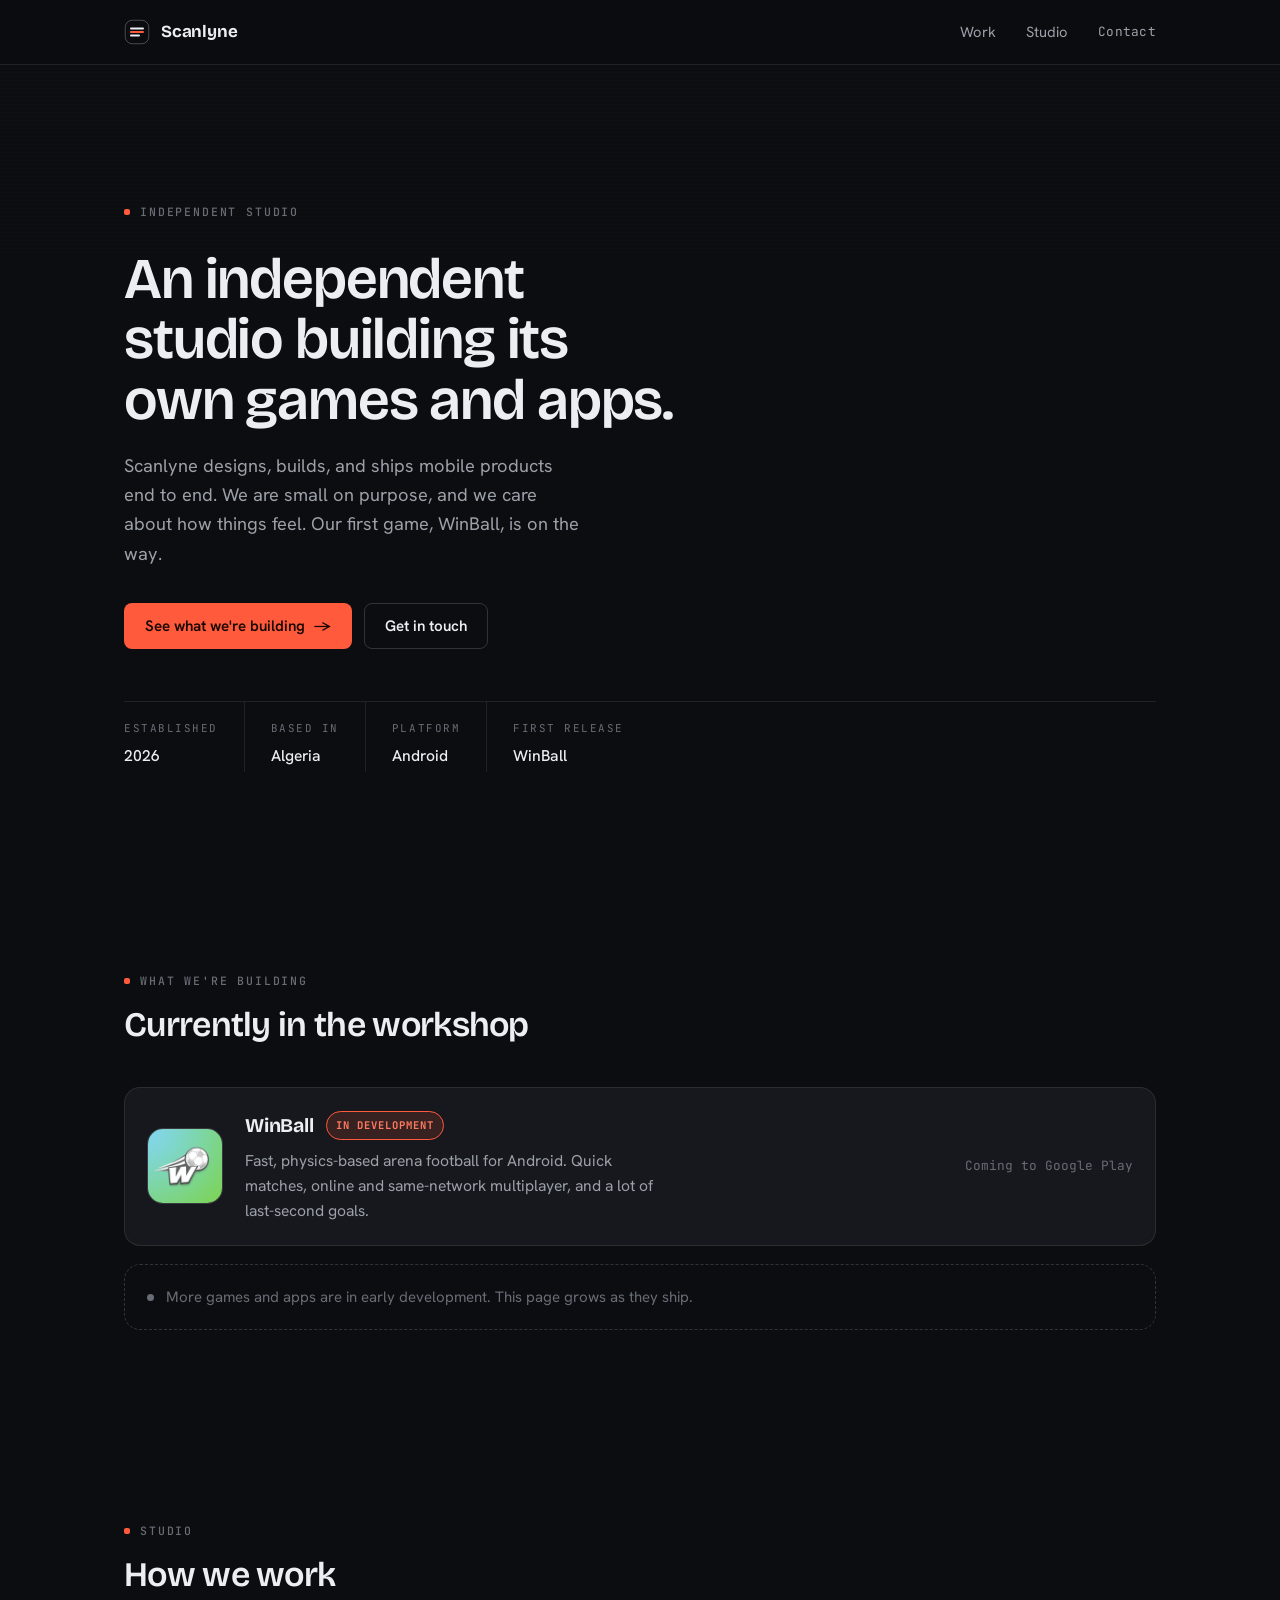
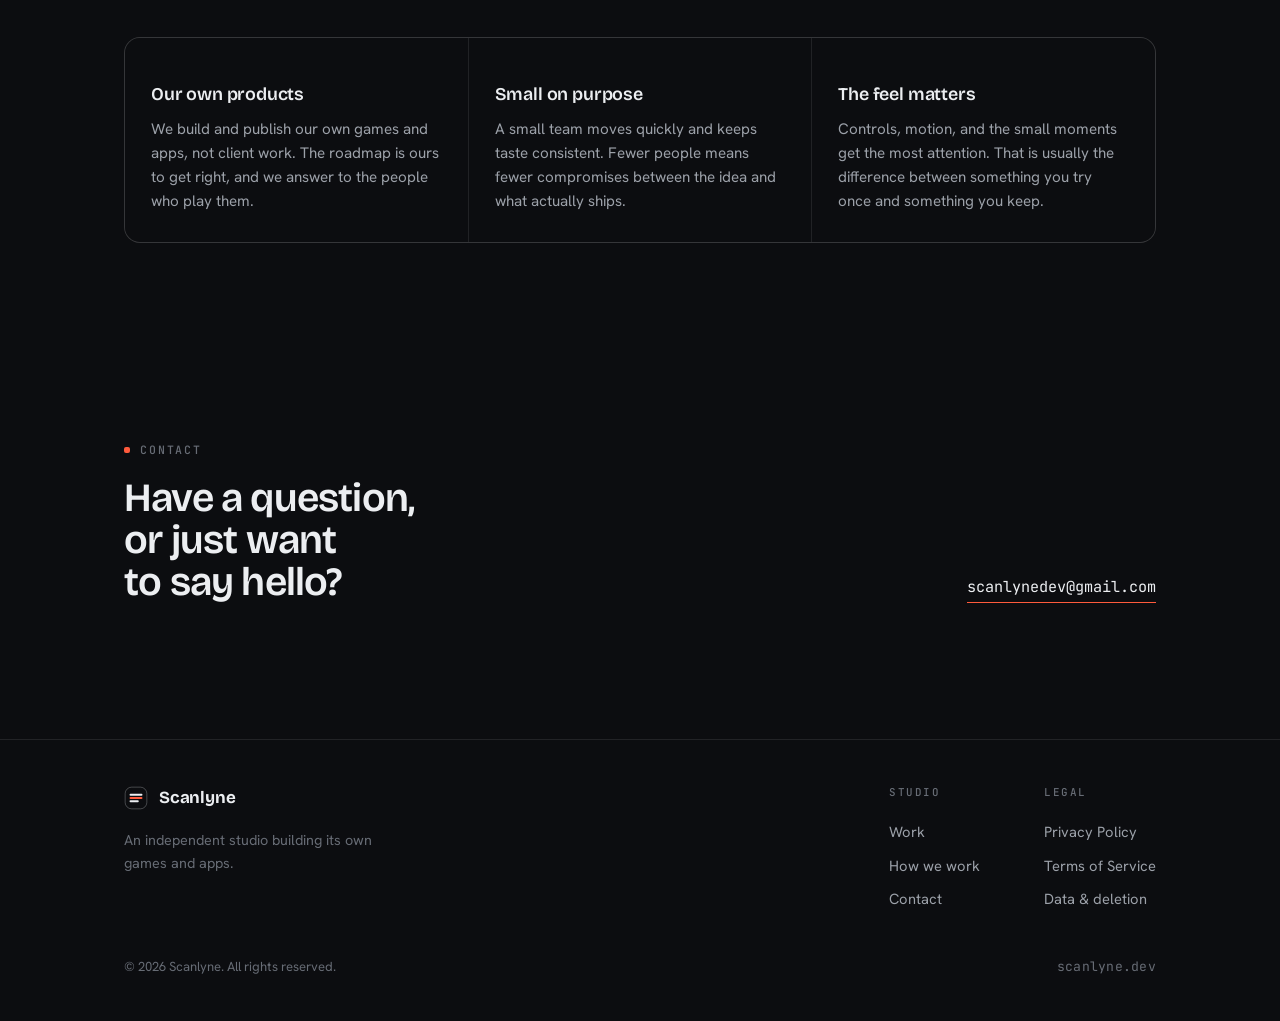
==== index.html @ e4eb7ae5 "Redesign as a studio site (design system, own identity); restyle legal pages" ====
<!DOCTYPE html>
<html lang="en">
<head>
<meta charset="utf-8">
<meta name="viewport" content="width=device-width, initial-scale=1">
<title>Scanlyne — Independent games & apps studio</title>
<meta name="description" content="Scanlyne is an independent studio that designs, builds, and ships its own mobile games and apps. First game: WinBall.">
<meta name="theme-color" content="#0c0d10">
<meta property="og:title" content="Scanlyne">
<meta property="og:description" content="An independent studio building its own games and apps.">
<meta property="og:type" content="website">
<meta property="og:url" content="https://scanlyne.dev">
<link rel="icon" href="data:image/svg+xml,%3Csvg xmlns='http://www.w3.org/2000/svg' viewBox='0 0 26 26'%3E%3Crect x='1' y='1' width='24' height='24' rx='7' fill='%230c0d10'/%3E%3Cpath d='M7 9.5h12' stroke='%23eceef1' stroke-width='2' stroke-linecap='round'/%3E%3Cpath d='M7 13h12' stroke='%23ff5a3c' stroke-width='2' stroke-linecap='round'/%3E%3Cpath d='M7 16.5h8' stroke='%23eceef1' stroke-width='2' stroke-linecap='round'/%3E%3C/svg%3E">
<link rel="preconnect" href="https://fonts.googleapis.com">
<link rel="preconnect" href="https://fonts.gstatic.com" crossorigin>
<link href="https://fonts.googleapis.com/css2?family=Bricolage+Grotesque:opsz,wght@12..96,500;12..96,600;12..96,700&family=Hanken+Grotesk:wght@400;500;600&family=JetBrains+Mono:wght@500&display=swap" rel="stylesheet">
<link rel="stylesheet" href="/styles.css">
</head>
<body>

<header class="site-header">
  <div class="wrap">
    <a class="brand" href="/" aria-label="Scanlyne home">
      <svg class="mark" width="26" height="26" viewBox="0 0 26 26" fill="none" aria-hidden="true">
        <rect x="1.25" y="1.25" width="23.5" height="23.5" rx="7" stroke="currentColor" stroke-opacity="0.28"/>
        <path d="M7 9.5h12" stroke="currentColor" stroke-width="2" stroke-linecap="round"/>
        <path d="M7 13h12" stroke="#ff5a3c" stroke-width="2" stroke-linecap="round"/>
        <path d="M7 16.5h8" stroke="currentColor" stroke-width="2" stroke-linecap="round"/>
      </svg>
      <span class="name">Scanlyne</span>
    </a>
    <nav class="nav" aria-label="Primary">
      <a href="#work">Work</a>
      <a href="#studio">Studio</a>
      <a class="mono contact-link" href="mailto:scanlynedev@gmail.com">Contact</a>
    </nav>
  </div>
</header>

<main>
  <!-- Hero -->
  <section class="hero">
    <div class="wrap">
      <p class="eyebrow reveal" data-d="1">Independent studio</p>
      <h1 class="display reveal" data-d="2">An independent studio building its own games and apps.</h1>
      <p class="lead reveal" data-d="3">Scanlyne designs, builds, and ships mobile products end to end. We are small on purpose, and we care about how things feel. Our first game, WinBall, is on the way.</p>
      <div class="hero-cta reveal" data-d="4">
        <a class="btn btn-primary" href="#work">See what we're building <span class="arrow" aria-hidden="true">→</span></a>
        <a class="btn btn-ghost" href="mailto:scanlynedev@gmail.com">Get in touch</a>
      </div>

      <div class="facts reveal" data-d="4">
        <div class="fact"><div class="k">Established</div><div class="v">2026</div></div>
        <div class="fact"><div class="k">Based in</div><div class="v">Algeria</div></div>
        <div class="fact"><div class="k">Platform</div><div class="v">Android</div></div>
        <div class="fact"><div class="k">First release</div><div class="v">WinBall</div></div>
      </div>
    </div>
  </section>

  <!-- Work -->
  <section class="section" id="work">
    <div class="wrap">
      <div class="section-head">
        <p class="eyebrow">What we're building</p>
        <h2 class="display">Currently in the workshop</h2>
      </div>

      <div class="work-list">
        <article class="product">
          <div class="thumb"><img src="/assets/winball.png" alt="WinBall app icon" width="76" height="76"></div>
          <div class="pbody">
            <div class="pname">WinBall <span class="chip">In development</span></div>
            <p class="pdesc">Fast, physics-based arena football for Android. Quick matches, online and same-network multiplayer, and a lot of last-second goals.</p>
          </div>
          <span class="plink">Coming to Google Play</span>
        </article>
      </div>

      <div class="more-note">
        <span class="dot" aria-hidden="true"></span>
        More games and apps are in early development. This page grows as they ship.
      </div>
    </div>
  </section>

  <!-- Studio -->
  <section class="section" id="studio">
    <div class="wrap">
      <div class="section-head">
        <p class="eyebrow">Studio</p>
        <h2 class="display">How we work</h2>
      </div>

      <div class="approach">
        <div class="cell">
          <h3>Our own products</h3>
          <p>We build and publish our own games and apps, not client work. The roadmap is ours to get right, and we answer to the people who play them.</p>
        </div>
        <div class="cell">
          <h3>Small on purpose</h3>
          <p>A small team moves quickly and keeps taste consistent. Fewer people means fewer compromises between the idea and what actually ships.</p>
        </div>
        <div class="cell">
          <h3>The feel matters</h3>
          <p>Controls, motion, and the small moments get the most attention. That is usually the difference between something you try once and something you keep.</p>
        </div>
      </div>
    </div>
  </section>

  <!-- Contact -->
  <section class="section" id="contact">
    <div class="wrap">
      <div class="contact">
        <div>
          <p class="eyebrow" style="margin-bottom:18px">Contact</p>
          <h2 class="display">Have a question, or just want to say hello?</h2>
        </div>
        <a class="mailto" href="mailto:scanlynedev@gmail.com">scanlynedev@gmail.com</a>
      </div>
    </div>
  </section>
</main>

<footer class="site-footer">
  <div class="wrap">
    <div class="footer-grid">
      <div class="footer-brand">
        <a class="brand" href="/" aria-label="Scanlyne home">
          <svg class="mark" width="24" height="24" viewBox="0 0 26 26" fill="none" aria-hidden="true">
            <rect x="1.25" y="1.25" width="23.5" height="23.5" rx="7" stroke="currentColor" stroke-opacity="0.28"/>
            <path d="M7 9.5h12" stroke="currentColor" stroke-width="2" stroke-linecap="round"/>
            <path d="M7 13h12" stroke="#ff5a3c" stroke-width="2" stroke-linecap="round"/>
            <path d="M7 16.5h8" stroke="currentColor" stroke-width="2" stroke-linecap="round"/>
          </svg>
          <span class="name">Scanlyne</span>
        </a>
        <p>An independent studio building its own games and apps.</p>
      </div>
      <div class="footer-cols">
        <div class="footer-col">
          <h4>Studio</h4>
          <a href="#work">Work</a>
          <a href="#studio">How we work</a>
          <a href="mailto:scanlynedev@gmail.com">Contact</a>
        </div>
        <div class="footer-col">
          <h4>Legal</h4>
          <a href="/privacy">Privacy Policy</a>
          <a href="/terms">Terms of Service</a>
          <a href="/delete-account">Data &amp; deletion</a>
        </div>
      </div>
    </div>
    <div class="footer-base">
      <span>© 2026 Scanlyne. All rights reserved.</span>
      <span class="mono">scanlyne.dev</span>
    </div>
  </div>
</footer>

</body>
</html>
---- styles.css ----
/* ============================================================
   Scanlyne — shared design system
   Identity: "precision studio". Ink ground, hairline rules,
   monospaced index labels, one restrained vermilion accent.
   ============================================================ */

/* ---- Tokens ---- */
:root {
  /* Surfaces */
  --bg:          #0c0d10;
  --bg-elev:     #121317;
  --surface:     #16181d;
  --surface-2:   #1b1e24;

  /* Lines */
  --line:        rgba(255,255,255,0.09);
  --line-strong: rgba(255,255,255,0.16);

  /* Text */
  --text:   #eceef1;
  --text-2: #9ca1a9;
  --text-3: #676c75;

  /* Accent */
  --accent:      #ff5a3c;
  --accent-soft: #ff7a61;
  --accent-dim:  rgba(255,90,60,0.14);
  --accent-ink:  #180703;

  /* Type */
  --font-display: "Bricolage Grotesque", "Segoe UI", system-ui, sans-serif;
  --font-body:    "Hanken Grotesk", system-ui, -apple-system, sans-serif;
  --font-mono:    "JetBrains Mono", ui-monospace, SFMono-Regular, monospace;

  /* Radius */
  --r-sm: 8px;
  --r-md: 12px;
  --r-lg: 16px;

  /* Elevation */
  --sh-sm: 0 1px 2px rgba(0,0,0,0.4);
  --sh-md: 0 10px 30px -12px rgba(0,0,0,0.6);

  /* Widths */
  --w-page: 1080px;
  --w-text: 680px;

  color-scheme: dark;
}

/* ---- Reset ---- */
*, *::before, *::after { box-sizing: border-box; }
html { -webkit-text-size-adjust: 100%; scroll-behavior: smooth; }
@media (prefers-reduced-motion: reduce) { html { scroll-behavior: auto; } }
body {
  margin: 0;
  background: var(--bg);
  color: var(--text);
  font-family: var(--font-body);
  font-size: 16px;
  line-height: 1.6;
  font-feature-settings: "ss01","cv01";
  -webkit-font-smoothing: antialiased;
  text-rendering: optimizeLegibility;
}
img, svg { display: block; max-width: 100%; }
a { color: inherit; text-decoration: none; }
h1, h2, h3, h4, p { margin: 0; }
::selection { background: var(--accent); color: var(--accent-ink); }

/* ---- Focus ---- */
a:focus-visible, button:focus-visible {
  outline: 2px solid var(--accent);
  outline-offset: 3px;
  border-radius: 4px;
}

/* ---- Layout ---- */
.wrap { width: 100%; max-width: var(--w-page); margin-inline: auto; padding-inline: 24px; }
section { position: relative; }
.rule { height: 1px; background: var(--line); border: 0; margin: 0; }

/* ---- Type helpers ---- */
.eyebrow {
  font-family: var(--font-mono);
  font-size: 0.72rem;
  font-weight: 500;
  letter-spacing: 0.16em;
  text-transform: uppercase;
  color: var(--text-3);
  display: inline-flex;
  align-items: center;
  gap: 10px;
}
.eyebrow .idx { color: var(--accent); }
.eyebrow::before {
  content: "";
  width: 6px; height: 6px;
  background: var(--accent);
  border-radius: 2px;
  flex: none;
}
.display {
  font-family: var(--font-display);
  font-weight: 600;
  letter-spacing: -0.02em;
  line-height: 1.05;
  text-wrap: balance;
}
.lead { color: var(--text-2); font-size: 1.075rem; max-width: 52ch; }

/* ============================================================
   Header
   ============================================================ */
.site-header {
  position: sticky; top: 0; z-index: 50;
  backdrop-filter: saturate(1.2) blur(10px);
  background: color-mix(in srgb, var(--bg) 82%, transparent);
  border-bottom: 1px solid var(--line);
}
.site-header .wrap {
  display: flex; align-items: center; justify-content: space-between;
  height: 64px;
}
.brand { display: inline-flex; align-items: center; gap: 11px; color: var(--text); }
.brand .mark { color: var(--text); }
.brand .name {
  font-family: var(--font-display);
  font-weight: 700; font-size: 1.06rem; letter-spacing: -0.01em;
}
.nav { display: flex; align-items: center; gap: 30px; }
.nav a {
  font-size: 0.92rem; color: var(--text-2);
  transition: color 0.18s ease;
}
.nav a:hover { color: var(--text); }
.nav .mono { font-family: var(--font-mono); font-size: 0.8rem; letter-spacing: 0.02em; }
@media (max-width: 620px) {
  .nav a:not(.contact-link) { display: none; }
}

/* ============================================================
   Buttons
   ============================================================ */
.btn {
  display: inline-flex; align-items: center; gap: 9px;
  height: 46px; padding-inline: 20px;
  border-radius: var(--r-sm);
  font-family: var(--font-body); font-size: 0.95rem; font-weight: 600;
  cursor: pointer; border: 1px solid transparent;
  transition: transform 0.16s ease, background 0.18s ease, border-color 0.18s ease, color 0.18s ease;
}
.btn:active { transform: translateY(1px); }
.btn-primary { background: var(--accent); color: var(--accent-ink); }
.btn-primary:hover { background: var(--accent-soft); }
.btn-ghost { background: transparent; color: var(--text); border-color: var(--line-strong); }
.btn-ghost:hover { border-color: var(--text-3); background: var(--surface); }
.btn .arrow { transition: transform 0.18s ease; }
.btn:hover .arrow { transform: translateX(3px); }

/* ============================================================
   Hero
   ============================================================ */
.hero { padding-top: clamp(72px, 12vw, 132px); padding-bottom: clamp(56px, 9vw, 104px); }
.hero .display {
  font-size: clamp(2.3rem, 5.2vw, 3.6rem);
  max-width: 16ch; margin-top: 26px;
}
.hero .lead { margin-top: 22px; font-size: 1.14rem; max-width: 46ch; }
.hero-cta { margin-top: 34px; display: flex; gap: 12px; flex-wrap: wrap; }

/* Meta facts row (honest, monospaced) */
.facts {
  margin-top: 52px; display: flex; flex-wrap: wrap; gap: 0;
  border-top: 1px solid var(--line);
}
.fact { padding: 18px 26px 4px 0; margin-right: 26px; }
.fact:not(:last-child) { border-right: 1px solid var(--line); }
.fact .k {
  font-family: var(--font-mono); font-size: 0.68rem; letter-spacing: 0.14em;
  text-transform: uppercase; color: var(--text-3);
}
.fact .v { margin-top: 6px; font-size: 0.98rem; color: var(--text); font-weight: 500; }

/* Faint scanline texture, purely decorative, static, subtle */
.hero::after {
  content: ""; position: absolute; inset: 0; pointer-events: none;
  background: repeating-linear-gradient(
    to bottom, transparent 0 3px, rgba(255,255,255,0.014) 3px 4px);
  mask-image: linear-gradient(to bottom, black, transparent 62%);
}

/* ============================================================
   Section scaffolding
   ============================================================ */
.section { padding-block: clamp(56px, 9vw, 96px); }
.section-head { display: flex; flex-direction: column; gap: 16px; margin-bottom: 44px; }
.section-head .display { font-size: clamp(1.6rem, 3.4vw, 2.15rem); font-weight: 600; }

/* ============================================================
   Work — product entries
   ============================================================ */
.work-list { display: grid; gap: 16px; }
.product {
  display: grid; grid-template-columns: 76px 1fr auto; gap: 22px;
  align-items: center;
  padding: 22px;
  background: var(--surface);
  border: 1px solid var(--line);
  border-radius: var(--r-lg);
  transition: border-color 0.2s ease, transform 0.2s ease, background 0.2s ease;
}
.product:hover { border-color: var(--line-strong); background: var(--surface-2); }
.product .thumb {
  width: 76px; height: 76px; border-radius: 16px; overflow: hidden;
  border: 1px solid var(--line-strong); flex: none; background: var(--bg-elev);
}
.product .thumb img { width: 100%; height: 100%; object-fit: cover; }
.product .pname {
  font-family: var(--font-display); font-weight: 700; font-size: 1.22rem;
  letter-spacing: -0.01em; display: flex; align-items: center; gap: 12px;
}
.product .pdesc { margin-top: 7px; color: var(--text-2); font-size: 0.98rem; max-width: 48ch; }
.chip {
  font-family: var(--font-mono); font-size: 0.66rem; letter-spacing: 0.1em;
  text-transform: uppercase; padding: 5px 9px; border-radius: 999px;
  border: 1px solid var(--accent); color: var(--accent-soft); background: var(--accent-dim);
  white-space: nowrap;
}
.product .plink { color: var(--text-3); font-family: var(--font-mono); font-size: 0.8rem; }
.product:hover .plink { color: var(--text-2); }

/* honest "more coming" note */
.more-note {
  margin-top: 18px; padding: 20px 22px;
  border: 1px dashed var(--line-strong); border-radius: var(--r-lg);
  color: var(--text-3); font-size: 0.94rem;
  display: flex; align-items: center; gap: 12px;
}
.more-note .dot { width: 7px; height: 7px; border-radius: 50%; background: var(--text-3); flex: none; }

@media (max-width: 620px) {
  .product { grid-template-columns: 58px 1fr; grid-template-areas: "thumb name" "thumb desc" "chip chip"; row-gap: 6px; }
  .product .thumb { width: 58px; height: 58px; grid-area: thumb; align-self: start; }
  .product .pbody { grid-area: name; }
  .product .plink { display: none; }
}

/* ============================================================
   Studio — approach
   ============================================================ */
.approach { display: grid; grid-template-columns: repeat(3, 1fr); gap: 1px; background: var(--line); border: 1px solid var(--line); border-radius: var(--r-lg); overflow: hidden; }
.approach .cell { background: var(--bg); padding: 28px 26px; }
.approach .n { font-family: var(--font-mono); font-size: 0.72rem; color: var(--accent); letter-spacing: 0.1em; }
.approach h3 { margin-top: 14px; font-family: var(--font-display); font-weight: 600; font-size: 1.12rem; letter-spacing: -0.01em; }
.approach p { margin-top: 8px; color: var(--text-2); font-size: 0.95rem; }
@media (max-width: 760px) { .approach { grid-template-columns: 1fr; } }

/* ============================================================
   Contact
   ============================================================ */
.contact { display: flex; align-items: flex-end; justify-content: space-between; flex-wrap: wrap; gap: 28px; }
.contact .display { font-size: clamp(1.7rem, 4vw, 2.5rem); font-weight: 600; max-width: 14ch; }
.mailto {
  font-family: var(--font-mono); font-size: 0.95rem; color: var(--text);
  border-bottom: 1px solid var(--accent); padding-bottom: 3px;
  transition: color 0.18s ease;
}
.mailto:hover { color: var(--accent-soft); }

/* ============================================================
   Footer
   ============================================================ */
.site-footer { border-top: 1px solid var(--line); padding-block: 44px; margin-top: 40px; }
.footer-grid { display: flex; justify-content: space-between; gap: 32px; flex-wrap: wrap; align-items: flex-start; }
.footer-brand { max-width: 30ch; }
.footer-brand p { margin-top: 12px; color: var(--text-3); font-size: 0.9rem; }
.footer-cols { display: flex; gap: 64px; flex-wrap: wrap; }
.footer-col h4 {
  font-family: var(--font-mono); font-size: 0.68rem; letter-spacing: 0.14em;
  text-transform: uppercase; color: var(--text-3); margin-bottom: 14px; font-weight: 500;
}
.footer-col a { display: block; color: var(--text-2); font-size: 0.92rem; padding: 5px 0; transition: color 0.16s ease; }
.footer-col a:hover { color: var(--text); }
.footer-base { margin-top: 40px; display: flex; justify-content: space-between; flex-wrap: wrap; gap: 12px; color: var(--text-3); font-size: 0.82rem; }
.footer-base .mono { font-family: var(--font-mono); letter-spacing: 0.02em; }

/* ============================================================
   Article (legal pages)
   ============================================================ */
.article { padding-block: clamp(48px, 8vw, 88px); }
.article-head { max-width: var(--w-text); margin-bottom: 40px; }
.article-head .display { font-size: clamp(2rem, 4.4vw, 2.9rem); font-weight: 600; margin-top: 20px; }
.article-head .meta { margin-top: 16px; font-family: var(--font-mono); font-size: 0.8rem; color: var(--text-3); letter-spacing: 0.03em; }
.prose { max-width: var(--w-text); }
.prose h2 {
  font-family: var(--font-display); font-weight: 600; font-size: 1.28rem;
  letter-spacing: -0.01em; margin-top: 44px; padding-top: 22px;
  border-top: 1px solid var(--line);
}
.prose h2:first-of-type { border-top: 0; padding-top: 0; margin-top: 0; }
.prose p { margin-top: 15px; color: var(--text-2); }
.prose ul { margin-top: 15px; padding-left: 20px; color: var(--text-2); }
.prose li { margin-top: 8px; }
.prose a { color: var(--text); border-bottom: 1px solid var(--accent); padding-bottom: 1px; }
.prose a:hover { color: var(--accent-soft); }
.prose strong { color: var(--text); font-weight: 600; }
.callout {
  margin-top: 22px; padding: 20px 22px; background: var(--surface);
  border: 1px solid var(--line); border-left: 2px solid var(--accent); border-radius: var(--r-md);
}
.callout p, .callout ol { color: var(--text); }
.callout ol { margin: 0; padding-left: 20px; }
.callout li { margin-top: 8px; }

/* ============================================================
   Load-in motion (respectful, subtle)
   ============================================================ */
@media (prefers-reduced-motion: no-preference) {
  .reveal { opacity: 0; transform: translateY(14px); animation: reveal 0.7s cubic-bezier(.2,.7,.2,1) forwards; }
  .reveal[data-d="1"] { animation-delay: 0.05s; }
  .reveal[data-d="2"] { animation-delay: 0.11s; }
  .reveal[data-d="3"] { animation-delay: 0.17s; }
  .reveal[data-d="4"] { animation-delay: 0.24s; }
  @keyframes reveal { to { opacity: 1; transform: none; } }
}
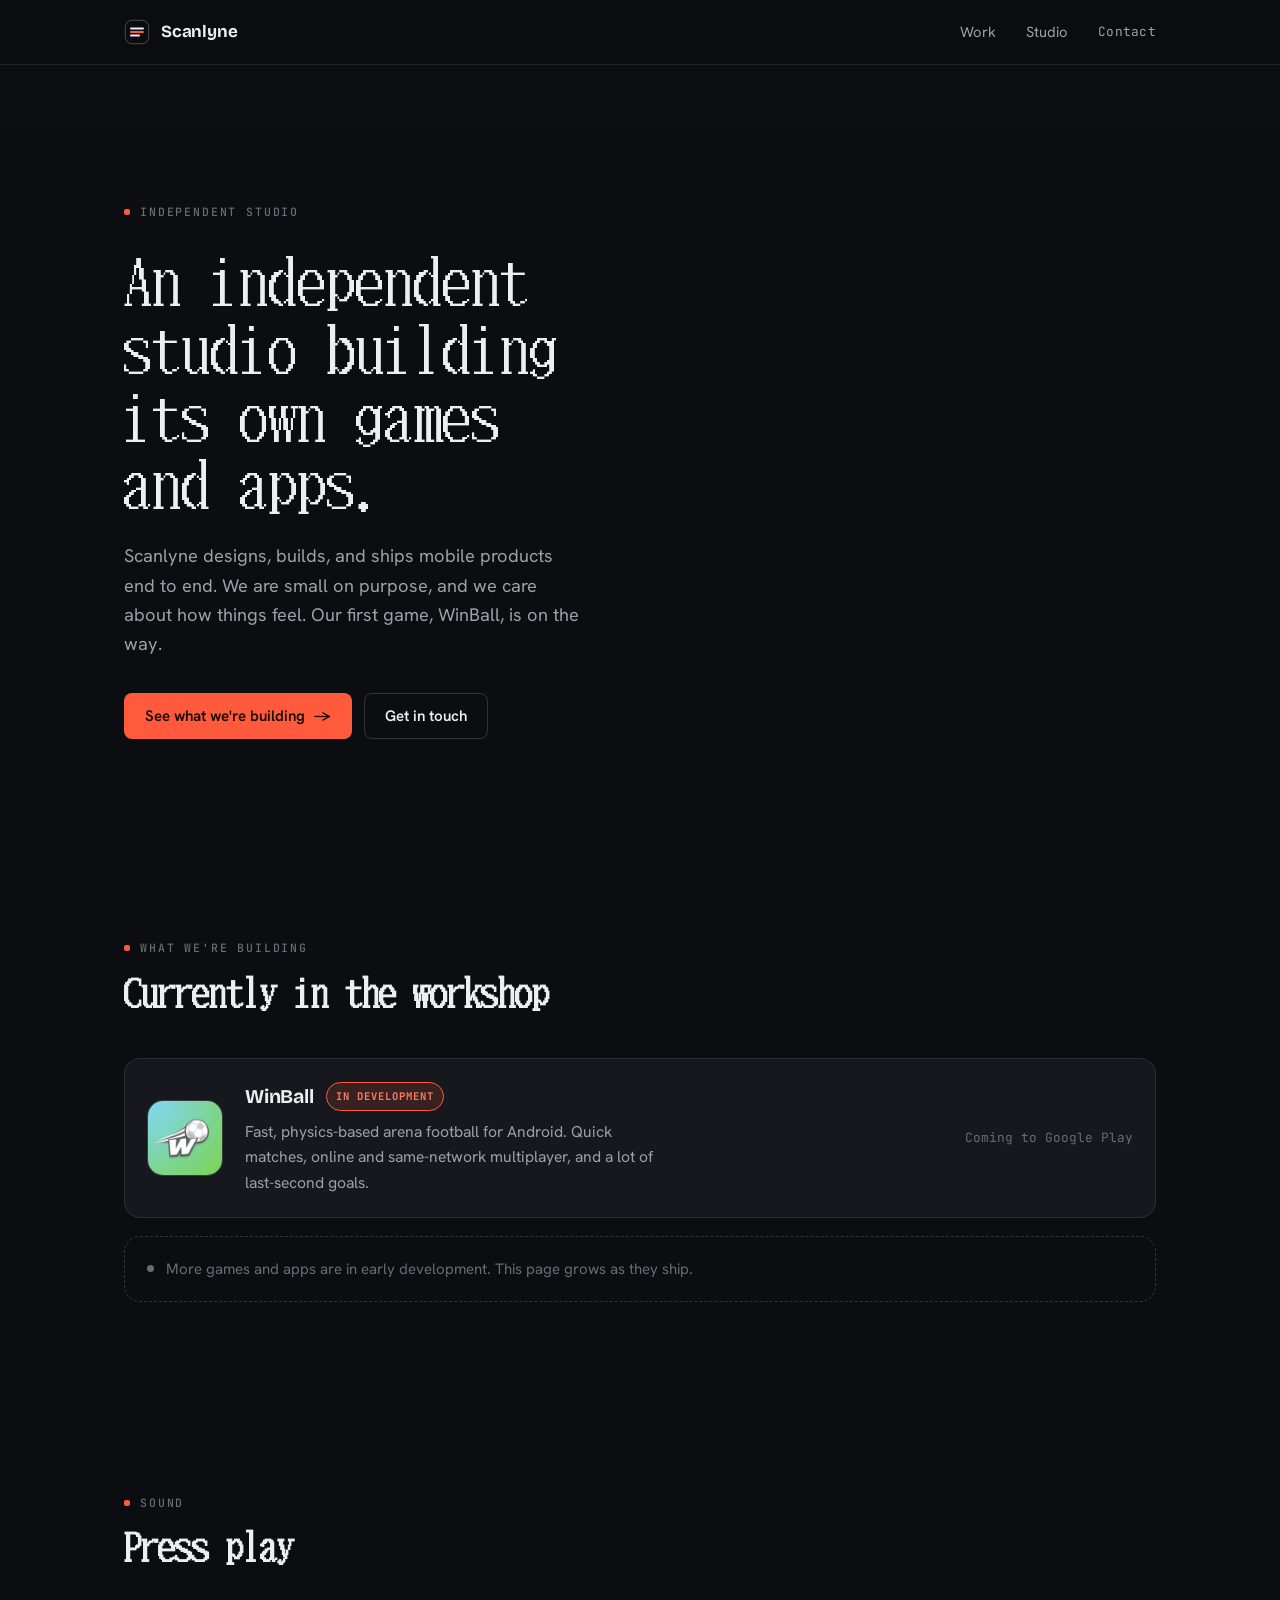
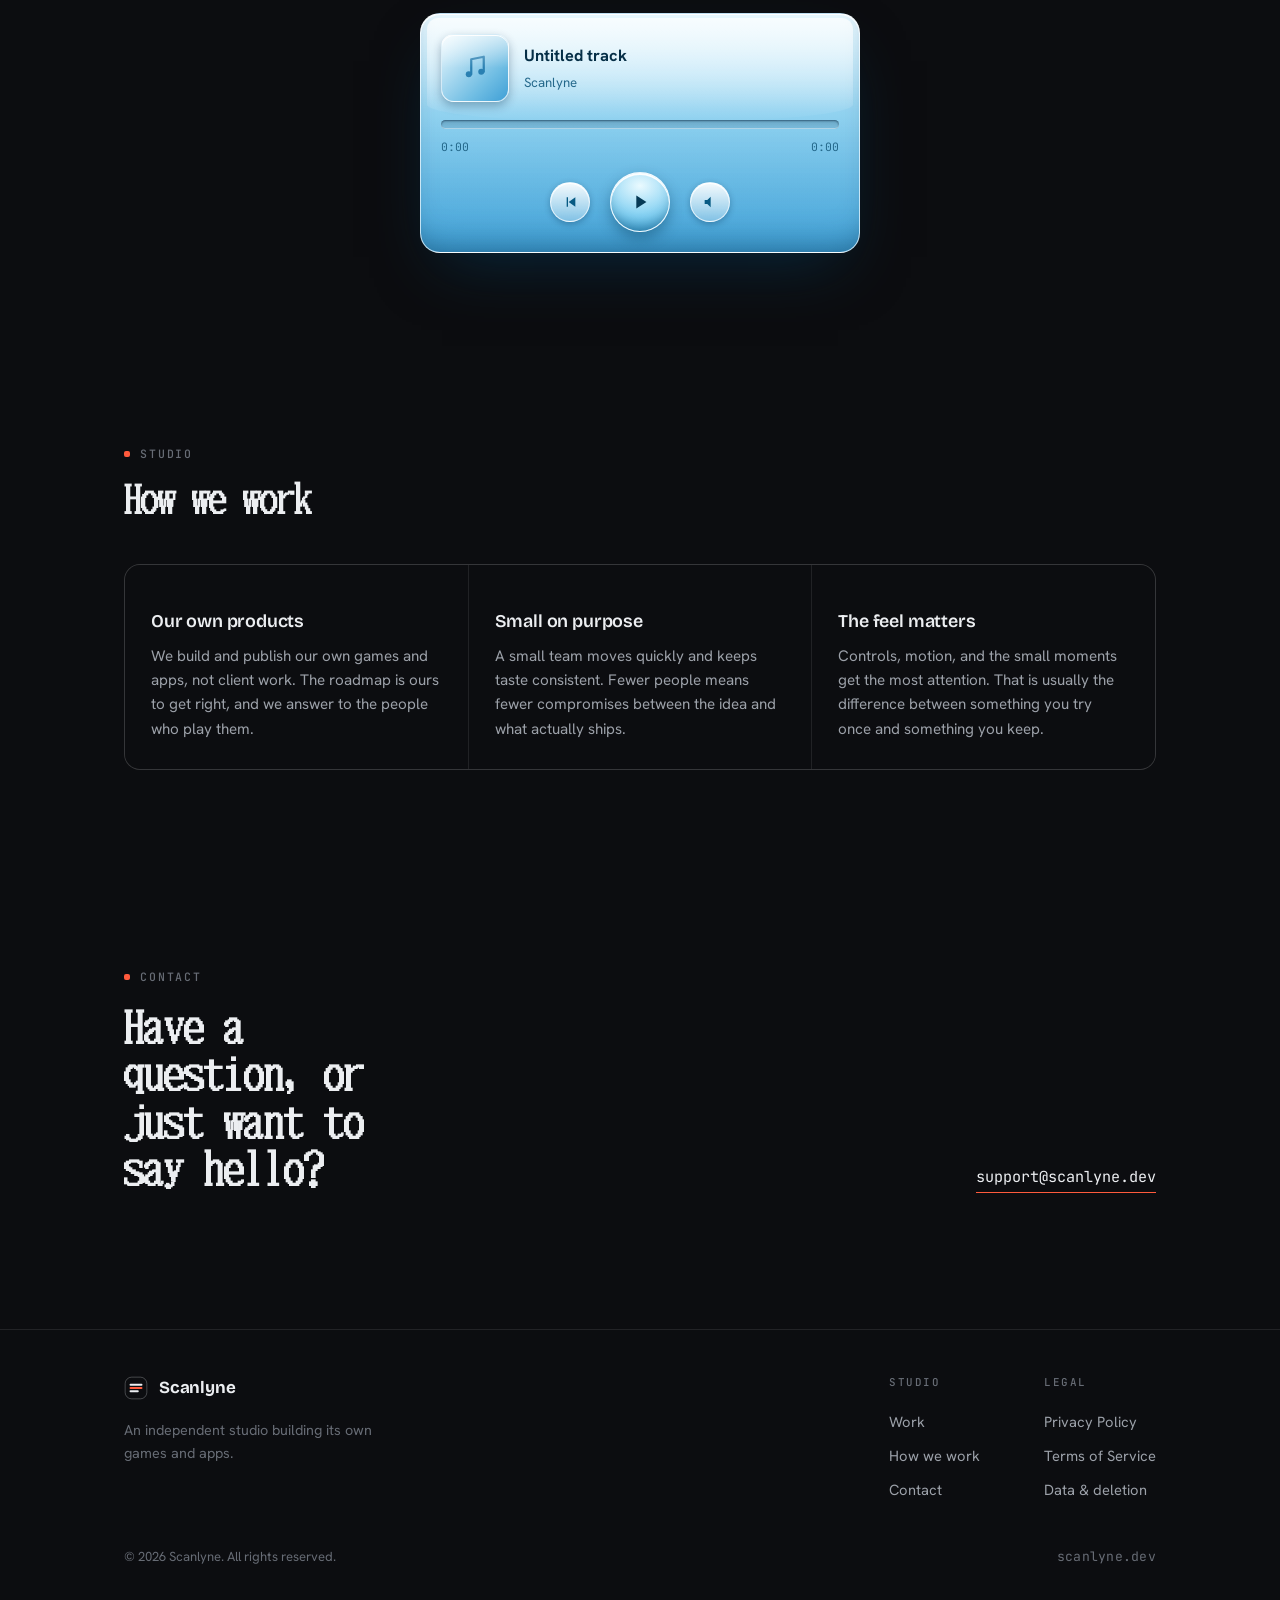
==== commit 4fb04611: "Add Y2K Aero music player; remove hero facts + email preview pages; site email -> support@scanlyne.d" ====
--- a/index.html
+++ b/index.html
@@ -32,7 +32,7 @@
     <nav class="nav" aria-label="Primary">
       <a href="#work">Work</a>
       <a href="#studio">Studio</a>
-      <a class="mono contact-link" href="mailto:scanlynedev@gmail.com">Contact</a>
+      <a class="mono contact-link" href="mailto:support@scanlyne.dev">Contact</a>
     </nav>
   </div>
 </header>
@@ -46,14 +46,7 @@
       <p class="lead reveal" data-d="3">Scanlyne designs, builds, and ships mobile products end to end. We are small on purpose, and we care about how things feel. Our first game, WinBall, is on the way.</p>
       <div class="hero-cta reveal" data-d="4">
         <a class="btn btn-primary" href="#work">See what we're building <span class="arrow" aria-hidden="true">→</span></a>
-        <a class="btn btn-ghost" href="mailto:scanlynedev@gmail.com">Get in touch</a>
-      </div>
-
-      <div class="facts reveal" data-d="4">
-        <div class="fact"><div class="k">Established</div><div class="v">2026</div></div>
-        <div class="fact"><div class="k">Based in</div><div class="v">Algeria</div></div>
-        <div class="fact"><div class="k">Platform</div><div class="v">Android</div></div>
-        <div class="fact"><div class="k">First release</div><div class="v">WinBall</div></div>
+        <a class="btn btn-ghost" href="mailto:support@scanlyne.dev">Get in touch</a>
       </div>
     </div>
   </section>
@@ -84,6 +77,54 @@
     </div>
   </section>
 
+  <!-- Listen -->
+  <section class="section" id="listen">
+    <div class="wrap">
+      <div class="section-head">
+        <p class="eyebrow">Sound</p>
+        <h2 class="display">Press play</h2>
+      </div>
+
+      <div class="player-wrap">
+        <div class="aero" role="group" aria-label="Music player">
+          <div class="aero-top">
+            <div class="aero-art" aria-hidden="true">
+              <svg viewBox="0 0 24 24" fill="none">
+                <path d="M9 17V5l10-2v12" stroke="currentColor" stroke-width="1.8" stroke-linecap="round" stroke-linejoin="round"/>
+                <circle cx="7" cy="17" r="2.4" fill="currentColor"/>
+                <circle cx="17" cy="15" r="2.4" fill="currentColor"/>
+              </svg>
+            </div>
+            <div class="aero-meta">
+              <div class="aero-title">Untitled track</div>
+              <div class="aero-sub">Scanlyne</div>
+            </div>
+          </div>
+
+          <div class="aero-progress">
+            <div class="aero-trackbar"><div class="aero-fill"></div></div>
+            <div class="aero-times"><span class="aero-cur">0:00</span><span class="aero-dur">0:00</span></div>
+          </div>
+
+          <div class="aero-controls">
+            <button type="button" class="aero-btn sm" aria-label="Restart">
+              <svg viewBox="0 0 24 24" fill="currentColor"><path d="M7 5h2v14H7z M20 5l-10 7 10 7z"/></svg>
+            </button>
+            <button type="button" class="aero-btn aero-play" aria-label="Play or pause">
+              <svg class="i-play" viewBox="0 0 24 24" fill="currentColor"><path d="M8 5v14l11-7z"/></svg>
+              <svg class="i-pause" viewBox="0 0 24 24" fill="currentColor"><path d="M7 5h4v14H7z M13 5h4v14h-4z"/></svg>
+            </button>
+            <button type="button" class="aero-btn sm" aria-label="Mute">
+              <svg viewBox="0 0 24 24" fill="currentColor"><path d="M4 9v6h4l5 5V4L8 9z"/></svg>
+            </button>
+          </div>
+
+          <audio preload="metadata" src="/assets/audio/track.mp3"></audio>
+        </div>
+      </div>
+    </div>
+  </section>
+
   <!-- Studio -->
   <section class="section" id="studio">
     <div class="wrap">
@@ -117,7 +158,7 @@
           <p class="eyebrow" style="margin-bottom:18px">Contact</p>
           <h2 class="display">Have a question, or just want to say hello?</h2>
         </div>
-        <a class="mailto" href="mailto:scanlynedev@gmail.com">scanlynedev@gmail.com</a>
+        <a class="mailto" href="mailto:support@scanlyne.dev">support@scanlyne.dev</a>
       </div>
     </div>
   </section>
@@ -143,7 +184,7 @@
           <h4>Studio</h4>
           <a href="#work">Work</a>
           <a href="#studio">How we work</a>
-          <a href="mailto:scanlynedev@gmail.com">Contact</a>
+          <a href="mailto:support@scanlyne.dev">Contact</a>
         </div>
         <div class="footer-col">
           <h4>Legal</h4>
@@ -160,5 +201,49 @@
   </div>
 </footer>
 
+<script>
+(function () {
+  var p = document.querySelector('.aero');
+  if (!p) return;
+  var audio     = p.querySelector('audio');
+  var playBtn   = p.querySelector('.aero-play');
+  var restartEl = p.querySelector('[aria-label="Restart"]');
+  var muteEl    = p.querySelector('[aria-label="Mute"]');
+  var fill      = p.querySelector('.aero-fill');
+  var bar       = p.querySelector('.aero-trackbar');
+  var cur       = p.querySelector('.aero-cur');
+  var dur       = p.querySelector('.aero-dur');
+
+  function fmt(t) {
+    if (!isFinite(t) || isNaN(t)) return '0:00';
+    var m = Math.floor(t / 60), s = Math.floor(t % 60);
+    return m + ':' + (s < 10 ? '0' : '') + s;
+  }
+
+  playBtn.addEventListener('click', function () {
+    if (audio.paused) { audio.play().catch(function () {}); } else { audio.pause(); }
+  });
+  audio.addEventListener('play',  function () { p.classList.add('playing'); });
+  audio.addEventListener('pause', function () { p.classList.remove('playing'); });
+  audio.addEventListener('ended', function () { p.classList.remove('playing'); });
+  audio.addEventListener('loadedmetadata', function () { dur.textContent = fmt(audio.duration); });
+  audio.addEventListener('timeupdate', function () {
+    var pct = audio.duration ? (audio.currentTime / audio.duration * 100) : 0;
+    fill.style.width = pct + '%';
+    cur.textContent = fmt(audio.currentTime);
+  });
+  bar.addEventListener('click', function (e) {
+    if (!audio.duration) return;
+    var r = bar.getBoundingClientRect();
+    audio.currentTime = Math.min(1, Math.max(0, (e.clientX - r.left) / r.width)) * audio.duration;
+  });
+  restartEl.addEventListener('click', function () { audio.currentTime = 0; });
+  muteEl.addEventListener('click', function () {
+    audio.muted = !audio.muted;
+    muteEl.style.opacity = audio.muted ? '0.5' : '1';
+  });
+})();
+</script>
+
 </body>
 </html>
--- a/styles.css
+++ b/styles.css
@@ -31,6 +31,7 @@
   --font-display: "Bricolage Grotesque", "Segoe UI", system-ui, sans-serif;
   --font-body:    "Hanken Grotesk", system-ui, -apple-system, sans-serif;
   --font-mono:    "JetBrains Mono", ui-monospace, SFMono-Regular, monospace;
+  --font-title:   "Enka Dot Mincho", "Bricolage Grotesque", "Segoe UI", sans-serif;
 
   /* Radius */
   --r-sm: 8px;
@@ -46,6 +47,16 @@
   --w-text: 680px;
 
   color-scheme: dark;
+}
+
+/* ---- Web font: Enka Dot Mincho (dot-mincho) for display titles.
+       OFL-licensed, subset to Latin (see assets/fonts/OFL-EnkaDotMincho.txt). ---- */
+@font-face {
+  font-family: "Enka Dot Mincho";
+  src: url("/assets/fonts/enka.woff2") format("woff2");
+  font-weight: 400;
+  font-style: normal;
+  font-display: swap;
 }
 
 /* ---- Reset ---- */
@@ -101,10 +112,10 @@
   flex: none;
 }
 .display {
-  font-family: var(--font-display);
-  font-weight: 600;
-  letter-spacing: -0.02em;
-  line-height: 1.05;
+  font-family: var(--font-title);
+  font-weight: 400;           /* dot-mincho is single-weight; avoid faux-bold smear */
+  letter-spacing: 0;          /* pixel glyphs need no negative tracking */
+  line-height: 1.18;
   text-wrap: balance;
 }
 .lead { color: var(--text-2); font-size: 1.075rem; max-width: 52ch; }
@@ -324,3 +335,81 @@
   .reveal[data-d="4"] { animation-delay: 0.24s; }
   @keyframes reveal { to { opacity: 1; transform: none; } }
 }
+
+/* ============================================================
+   Y2K / Frutiger Aero music player
+   A deliberate glossy-glass gadget, a nod to WinBall's own Aero
+   look, dropped against the dark studio ground.
+   ============================================================ */
+.player-wrap { display: flex; justify-content: center; }
+.aero {
+  width: 100%; max-width: 440px; position: relative;
+  border-radius: 20px; padding: 20px;
+  color: #06304a;
+  background:
+    linear-gradient(180deg, rgba(255,255,255,0.55), rgba(255,255,255,0.05) 40%, rgba(80,180,225,0.16)),
+    linear-gradient(180deg, #c8ecfb 0%, #86cdee 46%, #3f9fd6 100%);
+  border: 1px solid rgba(255,255,255,0.65);
+  box-shadow:
+    0 26px 60px -22px rgba(6,54,84,0.7),
+    inset 0 1px 0 rgba(255,255,255,0.95),
+    inset 0 -22px 34px -22px rgba(0,40,70,0.55);
+}
+/* glossy upper sheen */
+.aero::before {
+  content: ""; position: absolute; left: 6px; right: 6px; top: 4px; height: 44%;
+  background: linear-gradient(180deg, rgba(255,255,255,0.7), rgba(255,255,255,0));
+  border-radius: 16px 16px 70% 70% / 16px 16px 26px 26px;
+  pointer-events: none;
+}
+.aero-top { display: flex; gap: 15px; align-items: center; position: relative; }
+.aero-art {
+  width: 68px; height: 68px; flex: none; border-radius: 13px; position: relative; overflow: hidden;
+  background: linear-gradient(135deg, #f0fbff, #6fbde3 70%, #3f9fd6);
+  border: 1px solid rgba(255,255,255,0.75);
+  box-shadow: inset 0 1px 0 rgba(255,255,255,0.95), 0 4px 10px rgba(0,40,70,0.32);
+  display: flex; align-items: center; justify-content: center; color: #2a80b2;
+}
+.aero-art::after { content: ""; position: absolute; inset: 0 0 50% 0; background: linear-gradient(180deg, rgba(255,255,255,0.55), rgba(255,255,255,0)); }
+.aero-art svg { width: 30px; height: 30px; position: relative; }
+.aero-meta { min-width: 0; position: relative; }
+.aero-title { font-family: var(--font-body); font-weight: 700; font-size: 1.02rem; color: #062f47; white-space: nowrap; overflow: hidden; text-overflow: ellipsis; }
+.aero-sub { font-size: 0.83rem; color: #24688b; margin-top: 3px; }
+
+.aero-progress { margin-top: 18px; position: relative; }
+.aero-trackbar {
+  height: 9px; border-radius: 999px; cursor: pointer; position: relative; overflow: hidden;
+  background: linear-gradient(180deg, rgba(0,40,70,0.24), rgba(0,40,70,0.10));
+  box-shadow: inset 0 1px 2px rgba(0,30,55,0.55), inset 0 -1px 0 rgba(255,255,255,0.45);
+}
+.aero-fill {
+  position: absolute; left: 0; top: 0; bottom: 0; width: 0%; border-radius: 999px;
+  background: linear-gradient(180deg, #f2fdff, #8ad6f4 42%, #2f9fd6);
+  box-shadow: inset 0 1px 0 rgba(255,255,255,0.95);
+}
+.aero-times { display: flex; justify-content: space-between; margin-top: 9px; font-family: var(--font-mono); font-size: 0.72rem; color: #24688b; }
+
+.aero-controls { display: flex; align-items: center; justify-content: center; gap: 20px; margin-top: 16px; }
+.aero-btn {
+  cursor: pointer; border: 1px solid rgba(255,255,255,0.7); color: #075a83;
+  border-radius: 50%; display: flex; align-items: center; justify-content: center;
+  background: linear-gradient(180deg, rgba(255,255,255,0.92), rgba(255,255,255,0.28));
+  box-shadow: inset 0 1px 0 rgba(255,255,255,0.95), 0 2px 6px rgba(0,40,70,0.32);
+  transition: transform 0.12s ease, filter 0.12s ease;
+}
+.aero-btn:hover { filter: brightness(1.05); }
+.aero-btn:active { transform: translateY(1px) scale(0.97); }
+.aero-btn.sm { width: 40px; height: 40px; }
+.aero-btn.sm svg { width: 16px; height: 16px; }
+.aero-play {
+  width: 60px; height: 60px; color: #063a56; border: 1px solid rgba(255,255,255,0.9);
+  background: radial-gradient(120% 90% at 50% 22%, #eafaff, #82d0f2 58%, #2f9fd6);
+  box-shadow: inset 0 2px 0 rgba(255,255,255,0.95), inset 0 -9px 14px -7px rgba(0,40,70,0.45), 0 6px 14px rgba(0,50,80,0.38);
+}
+.aero-play svg { width: 22px; height: 22px; }
+.aero-btn:focus-visible { outline: 2px solid #ffffff; outline-offset: 2px; }
+/* play / pause icon swap */
+.aero .i-pause { display: none; }
+.aero.playing .i-play { display: none; }
+.aero.playing .i-pause { display: block; }
+
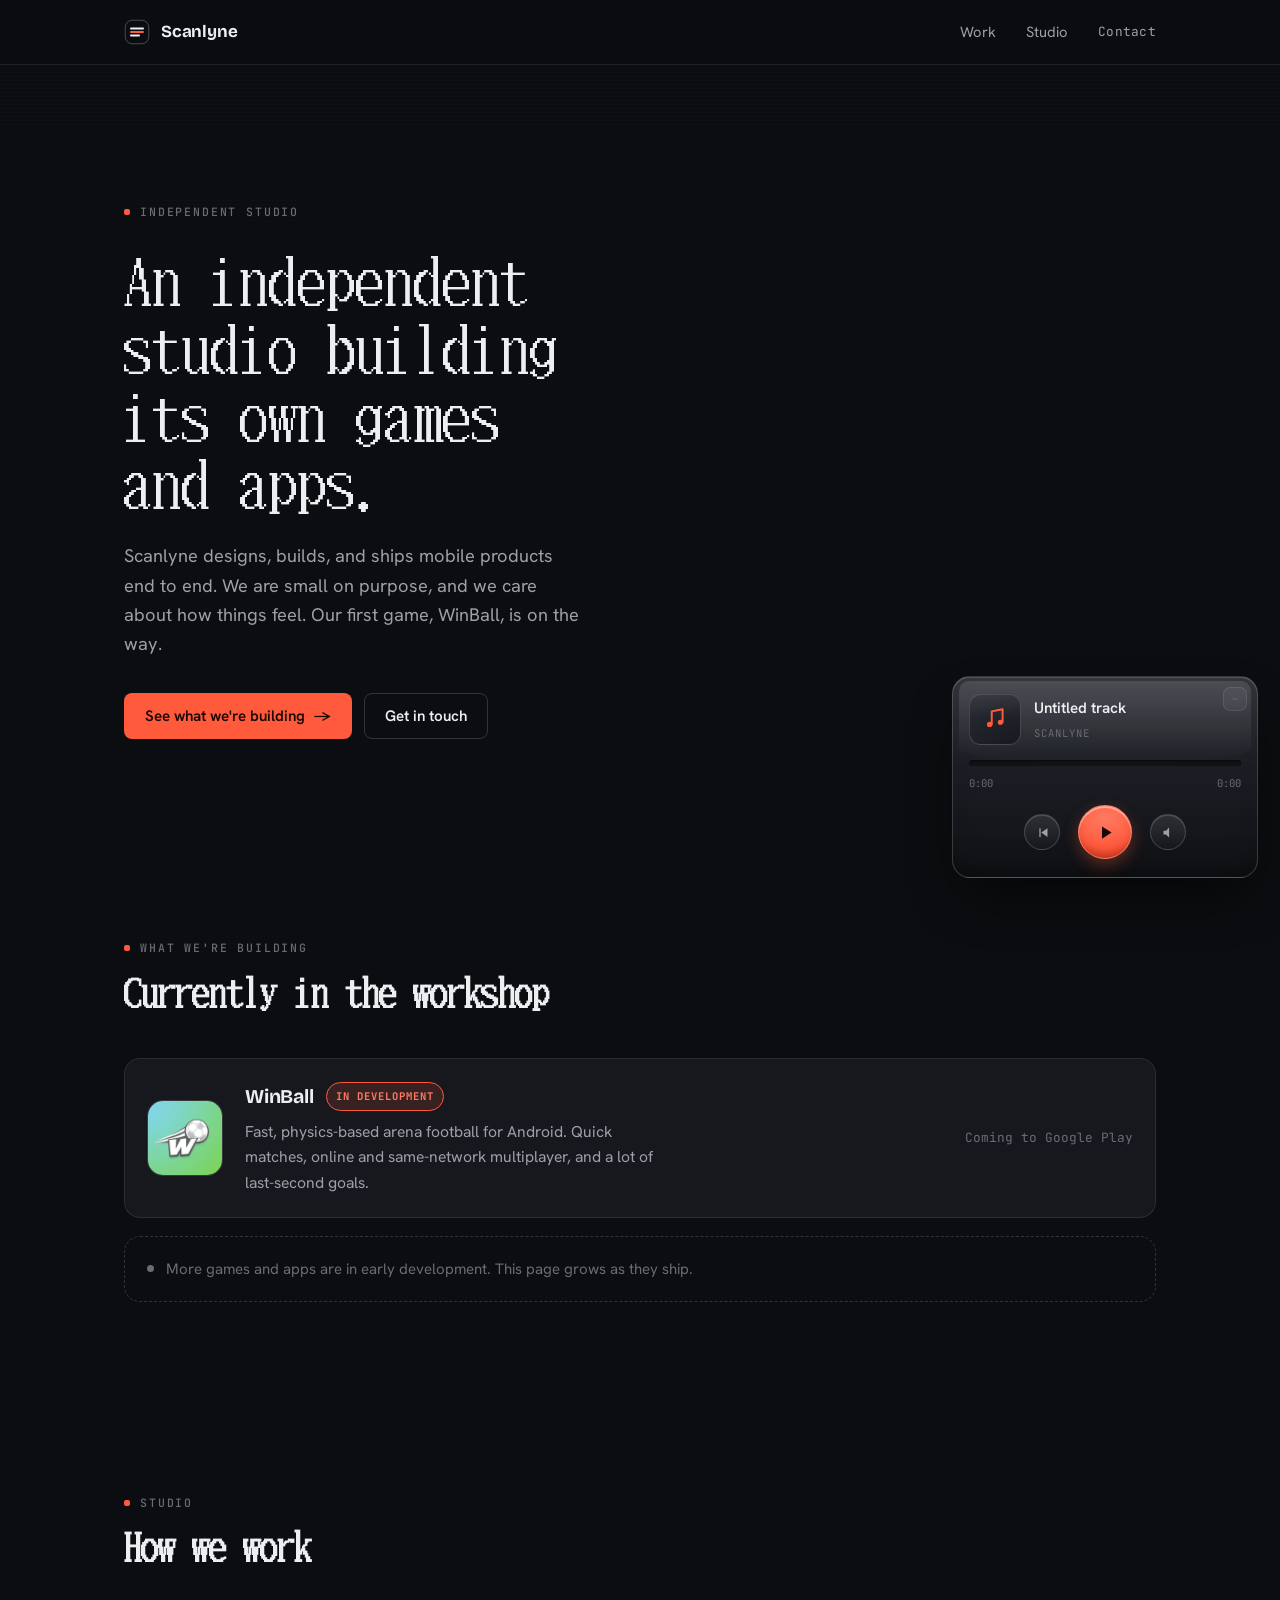
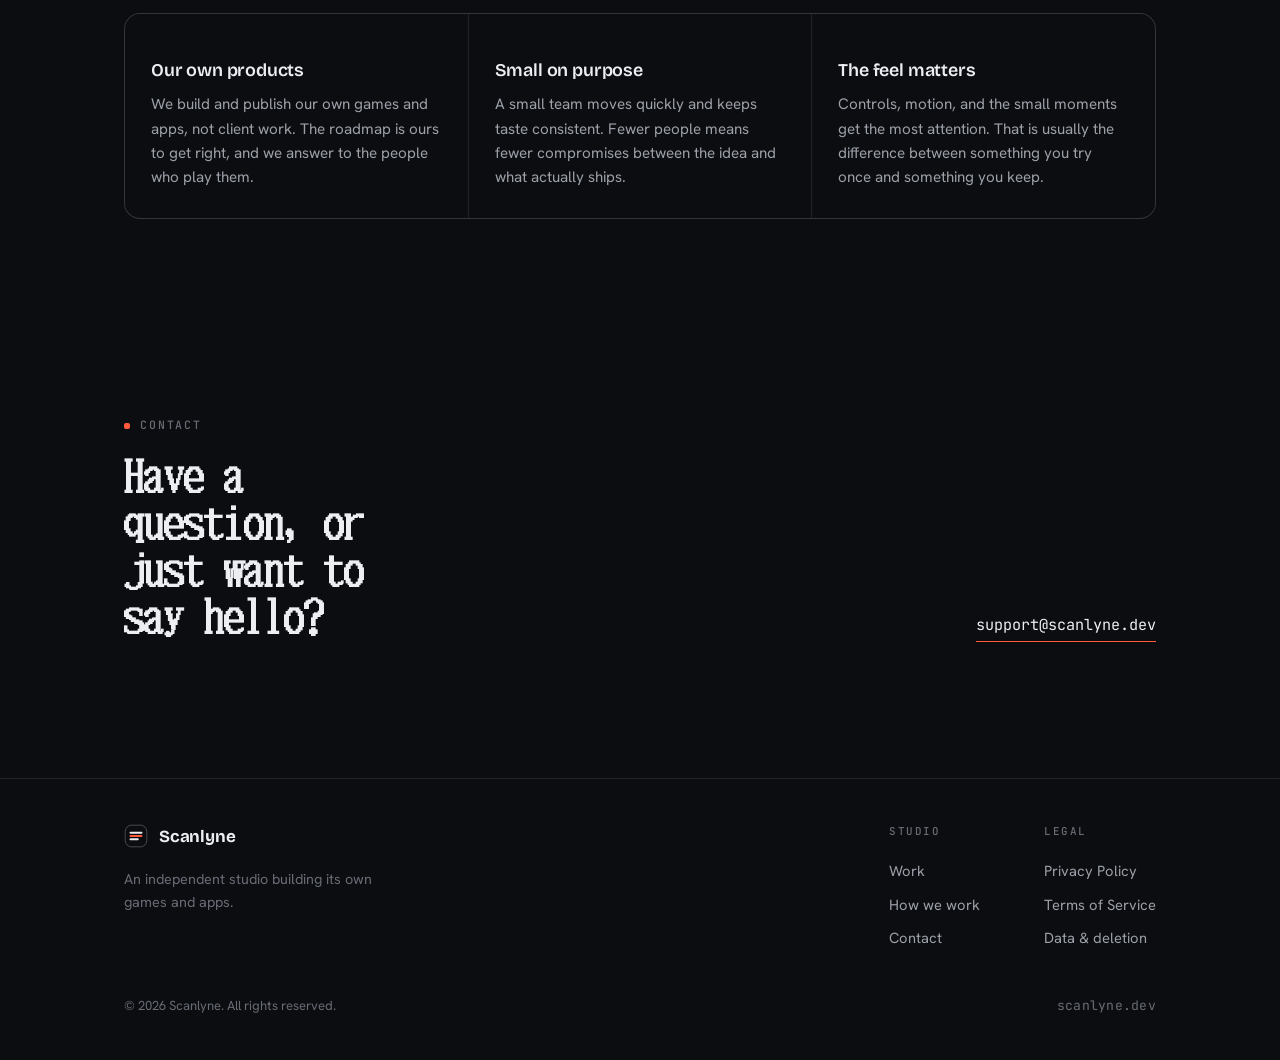
==== commit 34f52996: "Make player a floating dock in the site's dark+vermilion identity; drop the Sound section" ====
--- a/index.html
+++ b/index.html
@@ -77,53 +77,6 @@
     </div>
   </section>
 
-  <!-- Listen -->
-  <section class="section" id="listen">
-    <div class="wrap">
-      <div class="section-head">
-        <p class="eyebrow">Sound</p>
-        <h2 class="display">Press play</h2>
-      </div>
-
-      <div class="player-wrap">
-        <div class="aero" role="group" aria-label="Music player">
-          <div class="aero-top">
-            <div class="aero-art" aria-hidden="true">
-              <svg viewBox="0 0 24 24" fill="none">
-                <path d="M9 17V5l10-2v12" stroke="currentColor" stroke-width="1.8" stroke-linecap="round" stroke-linejoin="round"/>
-                <circle cx="7" cy="17" r="2.4" fill="currentColor"/>
-                <circle cx="17" cy="15" r="2.4" fill="currentColor"/>
-              </svg>
-            </div>
-            <div class="aero-meta">
-              <div class="aero-title">Untitled track</div>
-              <div class="aero-sub">Scanlyne</div>
-            </div>
-          </div>
-
-          <div class="aero-progress">
-            <div class="aero-trackbar"><div class="aero-fill"></div></div>
-            <div class="aero-times"><span class="aero-cur">0:00</span><span class="aero-dur">0:00</span></div>
-          </div>
-
-          <div class="aero-controls">
-            <button type="button" class="aero-btn sm" aria-label="Restart">
-              <svg viewBox="0 0 24 24" fill="currentColor"><path d="M7 5h2v14H7z M20 5l-10 7 10 7z"/></svg>
-            </button>
-            <button type="button" class="aero-btn aero-play" aria-label="Play or pause">
-              <svg class="i-play" viewBox="0 0 24 24" fill="currentColor"><path d="M8 5v14l11-7z"/></svg>
-              <svg class="i-pause" viewBox="0 0 24 24" fill="currentColor"><path d="M7 5h4v14H7z M13 5h4v14h-4z"/></svg>
-            </button>
-            <button type="button" class="aero-btn sm" aria-label="Mute">
-              <svg viewBox="0 0 24 24" fill="currentColor"><path d="M4 9v6h4l5 5V4L8 9z"/></svg>
-            </button>
-          </div>
-
-          <audio preload="metadata" src="/assets/audio/track.mp3"></audio>
-        </div>
-      </div>
-    </div>
-  </section>
 
   <!-- Studio -->
   <section class="section" id="studio">
@@ -201,6 +154,57 @@
   </div>
 </footer>
 
+<!-- Floating music player (follows scroll) -->
+<div class="aero-dock" id="aeroDock">
+  <button type="button" class="aero-bubble" aria-label="Open music player">
+    <svg viewBox="0 0 24 24" fill="none" aria-hidden="true">
+      <path d="M9 17V5l10-2v12" stroke="currentColor" stroke-width="1.9" stroke-linecap="round" stroke-linejoin="round"/>
+      <circle cx="7" cy="17" r="2.4" fill="currentColor"/>
+      <circle cx="17" cy="15" r="2.4" fill="currentColor"/>
+    </svg>
+  </button>
+
+  <div class="aero" role="group" aria-label="Music player">
+    <button type="button" class="aero-min" aria-label="Minimize player">
+      <svg viewBox="0 0 24 24" fill="none" aria-hidden="true"><path d="M6 12h12" stroke="currentColor" stroke-width="2" stroke-linecap="round"/></svg>
+    </button>
+
+    <div class="aero-top">
+      <div class="aero-art" aria-hidden="true">
+        <svg viewBox="0 0 24 24" fill="none">
+          <path d="M9 17V5l10-2v12" stroke="currentColor" stroke-width="1.8" stroke-linecap="round" stroke-linejoin="round"/>
+          <circle cx="7" cy="17" r="2.4" fill="currentColor"/>
+          <circle cx="17" cy="15" r="2.4" fill="currentColor"/>
+        </svg>
+      </div>
+      <div class="aero-meta">
+        <div class="aero-title">Untitled track</div>
+        <div class="aero-sub">Scanlyne</div>
+      </div>
+    </div>
+
+    <div class="aero-progress">
+      <div class="aero-trackbar"><div class="aero-fill"></div></div>
+      <div class="aero-times"><span class="aero-cur">0:00</span><span class="aero-dur">0:00</span></div>
+    </div>
+
+    <div class="aero-controls">
+      <button type="button" class="aero-btn sm" aria-label="Restart">
+        <svg viewBox="0 0 24 24" fill="currentColor"><path d="M7 5h2v14H7z M20 5l-10 7 10 7z"/></svg>
+      </button>
+      <button type="button" class="aero-btn aero-play" aria-label="Play or pause">
+        <svg class="i-play" viewBox="0 0 24 24" fill="currentColor"><path d="M8 5v14l11-7z"/></svg>
+        <svg class="i-pause" viewBox="0 0 24 24" fill="currentColor"><path d="M7 5h4v14H7z M13 5h4v14h-4z"/></svg>
+      </button>
+      <button type="button" class="aero-btn sm" aria-label="Mute">
+        <svg viewBox="0 0 24 24" fill="currentColor"><path d="M4 9v6h4l5 5V4L8 9z"/></svg>
+      </button>
+    </div>
+
+    <audio preload="metadata" src="/assets/audio/track.mp3"></audio>
+  </div>
+</div>
+
 <script>
 (function () {
   var p = document.querySelector('.aero');
@@ -242,6 +246,13 @@
     audio.muted = !audio.muted;
     muteEl.style.opacity = audio.muted ? '0.5' : '1';
   });
+
+  // Minimize to a bubble / expand back.
+  var dock   = document.getElementById('aeroDock');
+  var minEl  = p.querySelector('.aero-min');
+  var bubble = dock ? dock.querySelector('.aero-bubble') : null;
+  if (minEl && dock)  minEl.addEventListener('click', function () { dock.classList.add('min'); });
+  if (bubble && dock) bubble.addEventListener('click', function () { dock.classList.remove('min'); });
 })();
 </script>
 
--- a/styles.css
+++ b/styles.css
@@ -337,79 +337,107 @@
 }
 
 /* ============================================================
-   Y2K / Frutiger Aero music player
-   A deliberate glossy-glass gadget, a nod to WinBall's own Aero
-   look, dropped against the dark studio ground.
-   ============================================================ */
-.player-wrap { display: flex; justify-content: center; }
+   Floating music player — a glossy "Aero" gadget rendered in the
+   studio's own dark + vermilion identity. Fixed, follows scroll,
+   minimizes to a bubble.
+   ============================================================ */
+.aero-dock {
+  position: fixed; right: 22px; bottom: 22px; z-index: 60;
+  width: 306px; max-width: calc(100vw - 32px);
+}
 .aero {
-  width: 100%; max-width: 440px; position: relative;
-  border-radius: 20px; padding: 20px;
-  color: #06304a;
+  position: relative; border-radius: 18px; padding: 16px 16px 18px;
+  color: var(--text);
   background:
-    linear-gradient(180deg, rgba(255,255,255,0.55), rgba(255,255,255,0.05) 40%, rgba(80,180,225,0.16)),
-    linear-gradient(180deg, #c8ecfb 0%, #86cdee 46%, #3f9fd6 100%);
-  border: 1px solid rgba(255,255,255,0.65);
+    linear-gradient(180deg, rgba(255,255,255,0.10), rgba(255,255,255,0.015) 42%, rgba(0,0,0,0.22)),
+    linear-gradient(180deg, #1c1f26 0%, #14161b 100%);
+  border: 1px solid var(--line-strong);
   box-shadow:
-    0 26px 60px -22px rgba(6,54,84,0.7),
-    inset 0 1px 0 rgba(255,255,255,0.95),
-    inset 0 -22px 34px -22px rgba(0,40,70,0.55);
+    0 26px 55px -20px rgba(0,0,0,0.78),
+    inset 0 1px 0 rgba(255,255,255,0.14),
+    inset 0 -20px 34px -24px rgba(0,0,0,0.6);
 }
 /* glossy upper sheen */
 .aero::before {
-  content: ""; position: absolute; left: 6px; right: 6px; top: 4px; height: 44%;
-  background: linear-gradient(180deg, rgba(255,255,255,0.7), rgba(255,255,255,0));
-  border-radius: 16px 16px 70% 70% / 16px 16px 26px 26px;
-  pointer-events: none;
-}
-.aero-top { display: flex; gap: 15px; align-items: center; position: relative; }
+  content: ""; position: absolute; left: 6px; right: 6px; top: 4px; height: 42%;
+  background: linear-gradient(180deg, rgba(255,255,255,0.12), rgba(255,255,255,0));
+  border-radius: 14px 14px 70% 70% / 14px 14px 24px 24px; pointer-events: none;
+}
+.aero-min {
+  position: absolute; top: 10px; right: 10px; z-index: 2;
+  width: 24px; height: 24px; border-radius: 7px; cursor: pointer;
+  display: flex; align-items: center; justify-content: center;
+  color: var(--text-3); border: 1px solid var(--line); background: rgba(255,255,255,0.05);
+  transition: color 0.15s ease, background 0.15s ease;
+}
+.aero-min:hover { color: var(--text); background: rgba(255,255,255,0.1); }
+.aero-min svg { width: 14px; height: 14px; }
+.aero-top { display: flex; gap: 13px; align-items: center; position: relative; padding-right: 26px; }
 .aero-art {
-  width: 68px; height: 68px; flex: none; border-radius: 13px; position: relative; overflow: hidden;
-  background: linear-gradient(135deg, #f0fbff, #6fbde3 70%, #3f9fd6);
-  border: 1px solid rgba(255,255,255,0.75);
-  box-shadow: inset 0 1px 0 rgba(255,255,255,0.95), 0 4px 10px rgba(0,40,70,0.32);
-  display: flex; align-items: center; justify-content: center; color: #2a80b2;
-}
-.aero-art::after { content: ""; position: absolute; inset: 0 0 50% 0; background: linear-gradient(180deg, rgba(255,255,255,0.55), rgba(255,255,255,0)); }
-.aero-art svg { width: 30px; height: 30px; position: relative; }
-.aero-meta { min-width: 0; position: relative; }
-.aero-title { font-family: var(--font-body); font-weight: 700; font-size: 1.02rem; color: #062f47; white-space: nowrap; overflow: hidden; text-overflow: ellipsis; }
-.aero-sub { font-size: 0.83rem; color: #24688b; margin-top: 3px; }
-
-.aero-progress { margin-top: 18px; position: relative; }
+  width: 52px; height: 52px; flex: none; border-radius: 12px; position: relative; overflow: hidden;
+  background: linear-gradient(150deg, #2a2d34, #17191f);
+  border: 1px solid var(--line-strong); box-shadow: inset 0 1px 0 rgba(255,255,255,0.12);
+  display: flex; align-items: center; justify-content: center; color: var(--accent);
+}
+.aero-art::after { content: ""; position: absolute; inset: 0 0 55% 0; background: linear-gradient(180deg, rgba(255,255,255,0.08), rgba(255,255,255,0)); }
+.aero-art svg { width: 26px; height: 26px; position: relative; }
+.aero-meta { min-width: 0; }
+.aero-title { font-family: var(--font-body); font-weight: 600; font-size: 0.95rem; color: var(--text); white-space: nowrap; overflow: hidden; text-overflow: ellipsis; }
+.aero-sub { font-family: var(--font-mono); font-size: 0.66rem; letter-spacing: 0.1em; text-transform: uppercase; color: var(--text-3); margin-top: 5px; }
+
+.aero-progress { margin-top: 15px; }
 .aero-trackbar {
-  height: 9px; border-radius: 999px; cursor: pointer; position: relative; overflow: hidden;
-  background: linear-gradient(180deg, rgba(0,40,70,0.24), rgba(0,40,70,0.10));
-  box-shadow: inset 0 1px 2px rgba(0,30,55,0.55), inset 0 -1px 0 rgba(255,255,255,0.45);
+  height: 7px; border-radius: 999px; cursor: pointer; position: relative; overflow: hidden;
+  background: rgba(0,0,0,0.4); box-shadow: inset 0 1px 2px rgba(0,0,0,0.6), inset 0 -1px 0 rgba(255,255,255,0.05);
 }
 .aero-fill {
   position: absolute; left: 0; top: 0; bottom: 0; width: 0%; border-radius: 999px;
-  background: linear-gradient(180deg, #f2fdff, #8ad6f4 42%, #2f9fd6);
-  box-shadow: inset 0 1px 0 rgba(255,255,255,0.95);
-}
-.aero-times { display: flex; justify-content: space-between; margin-top: 9px; font-family: var(--font-mono); font-size: 0.72rem; color: #24688b; }
-
-.aero-controls { display: flex; align-items: center; justify-content: center; gap: 20px; margin-top: 16px; }
+  background: linear-gradient(180deg, var(--accent-soft), var(--accent));
+  box-shadow: inset 0 1px 0 rgba(255,255,255,0.35), 0 0 10px rgba(255,90,60,0.5);
+}
+.aero-times { display: flex; justify-content: space-between; margin-top: 8px; font-family: var(--font-mono); font-size: 0.66rem; color: var(--text-3); }
+
+.aero-controls { display: flex; align-items: center; justify-content: center; gap: 18px; margin-top: 13px; }
 .aero-btn {
-  cursor: pointer; border: 1px solid rgba(255,255,255,0.7); color: #075a83;
+  cursor: pointer; border: 1px solid var(--line-strong); color: var(--text-2);
   border-radius: 50%; display: flex; align-items: center; justify-content: center;
-  background: linear-gradient(180deg, rgba(255,255,255,0.92), rgba(255,255,255,0.28));
-  box-shadow: inset 0 1px 0 rgba(255,255,255,0.95), 0 2px 6px rgba(0,40,70,0.32);
-  transition: transform 0.12s ease, filter 0.12s ease;
-}
-.aero-btn:hover { filter: brightness(1.05); }
-.aero-btn:active { transform: translateY(1px) scale(0.97); }
-.aero-btn.sm { width: 40px; height: 40px; }
-.aero-btn.sm svg { width: 16px; height: 16px; }
+  background: linear-gradient(180deg, rgba(255,255,255,0.10), rgba(255,255,255,0.02));
+  box-shadow: inset 0 1px 0 rgba(255,255,255,0.14);
+  transition: transform 0.12s ease, color 0.15s ease, border-color 0.15s ease;
+}
+.aero-btn:hover { color: var(--text); border-color: var(--text-3); }
+.aero-btn:active { transform: translateY(1px) scale(0.96); }
+.aero-btn.sm { width: 36px; height: 36px; }
+.aero-btn.sm svg { width: 15px; height: 15px; }
 .aero-play {
-  width: 60px; height: 60px; color: #063a56; border: 1px solid rgba(255,255,255,0.9);
-  background: radial-gradient(120% 90% at 50% 22%, #eafaff, #82d0f2 58%, #2f9fd6);
-  box-shadow: inset 0 2px 0 rgba(255,255,255,0.95), inset 0 -9px 14px -7px rgba(0,40,70,0.45), 0 6px 14px rgba(0,50,80,0.38);
-}
-.aero-play svg { width: 22px; height: 22px; }
-.aero-btn:focus-visible { outline: 2px solid #ffffff; outline-offset: 2px; }
+  width: 54px; height: 54px; color: var(--accent-ink); border: 1px solid rgba(255,150,130,0.55);
+  background: radial-gradient(120% 90% at 50% 24%, var(--accent-soft), var(--accent) 62%, #d8391f);
+  box-shadow: inset 0 2px 0 rgba(255,255,255,0.4), inset 0 -8px 12px -7px rgba(120,20,0,0.5), 0 6px 16px rgba(255,90,60,0.32);
+}
+.aero-play:hover { filter: brightness(1.05); color: var(--accent-ink); }
+.aero-play svg { width: 21px; height: 21px; }
+.aero-btn:focus-visible, .aero-min:focus-visible, .aero-bubble:focus-visible { outline: 2px solid var(--accent); outline-offset: 2px; }
 /* play / pause icon swap */
 .aero .i-pause { display: none; }
 .aero.playing .i-play { display: none; }
 .aero.playing .i-pause { display: block; }
 
+/* collapsed bubble */
+.aero-bubble {
+  display: none; margin-left: auto;
+  width: 58px; height: 58px; border-radius: 50%; cursor: pointer;
+  align-items: center; justify-content: center;
+  color: var(--accent-ink); border: 1px solid rgba(255,150,130,0.55);
+  background: radial-gradient(120% 90% at 50% 24%, var(--accent-soft), var(--accent) 62%, #d8391f);
+  box-shadow: inset 0 2px 0 rgba(255,255,255,0.4), 0 12px 26px -6px rgba(255,90,60,0.5), 0 6px 16px rgba(0,0,0,0.5);
+  transition: transform 0.14s ease, filter 0.14s ease;
+}
+.aero-bubble:hover { filter: brightness(1.06); transform: translateY(-1px); }
+.aero-bubble svg { width: 26px; height: 26px; }
+.aero-dock.min .aero { display: none; }
+.aero-dock.min .aero-bubble { display: flex; }
+
+@media (max-width: 520px) {
+  .aero-dock { right: 12px; bottom: 12px; width: calc(100vw - 24px); max-width: 320px; }
+}
+
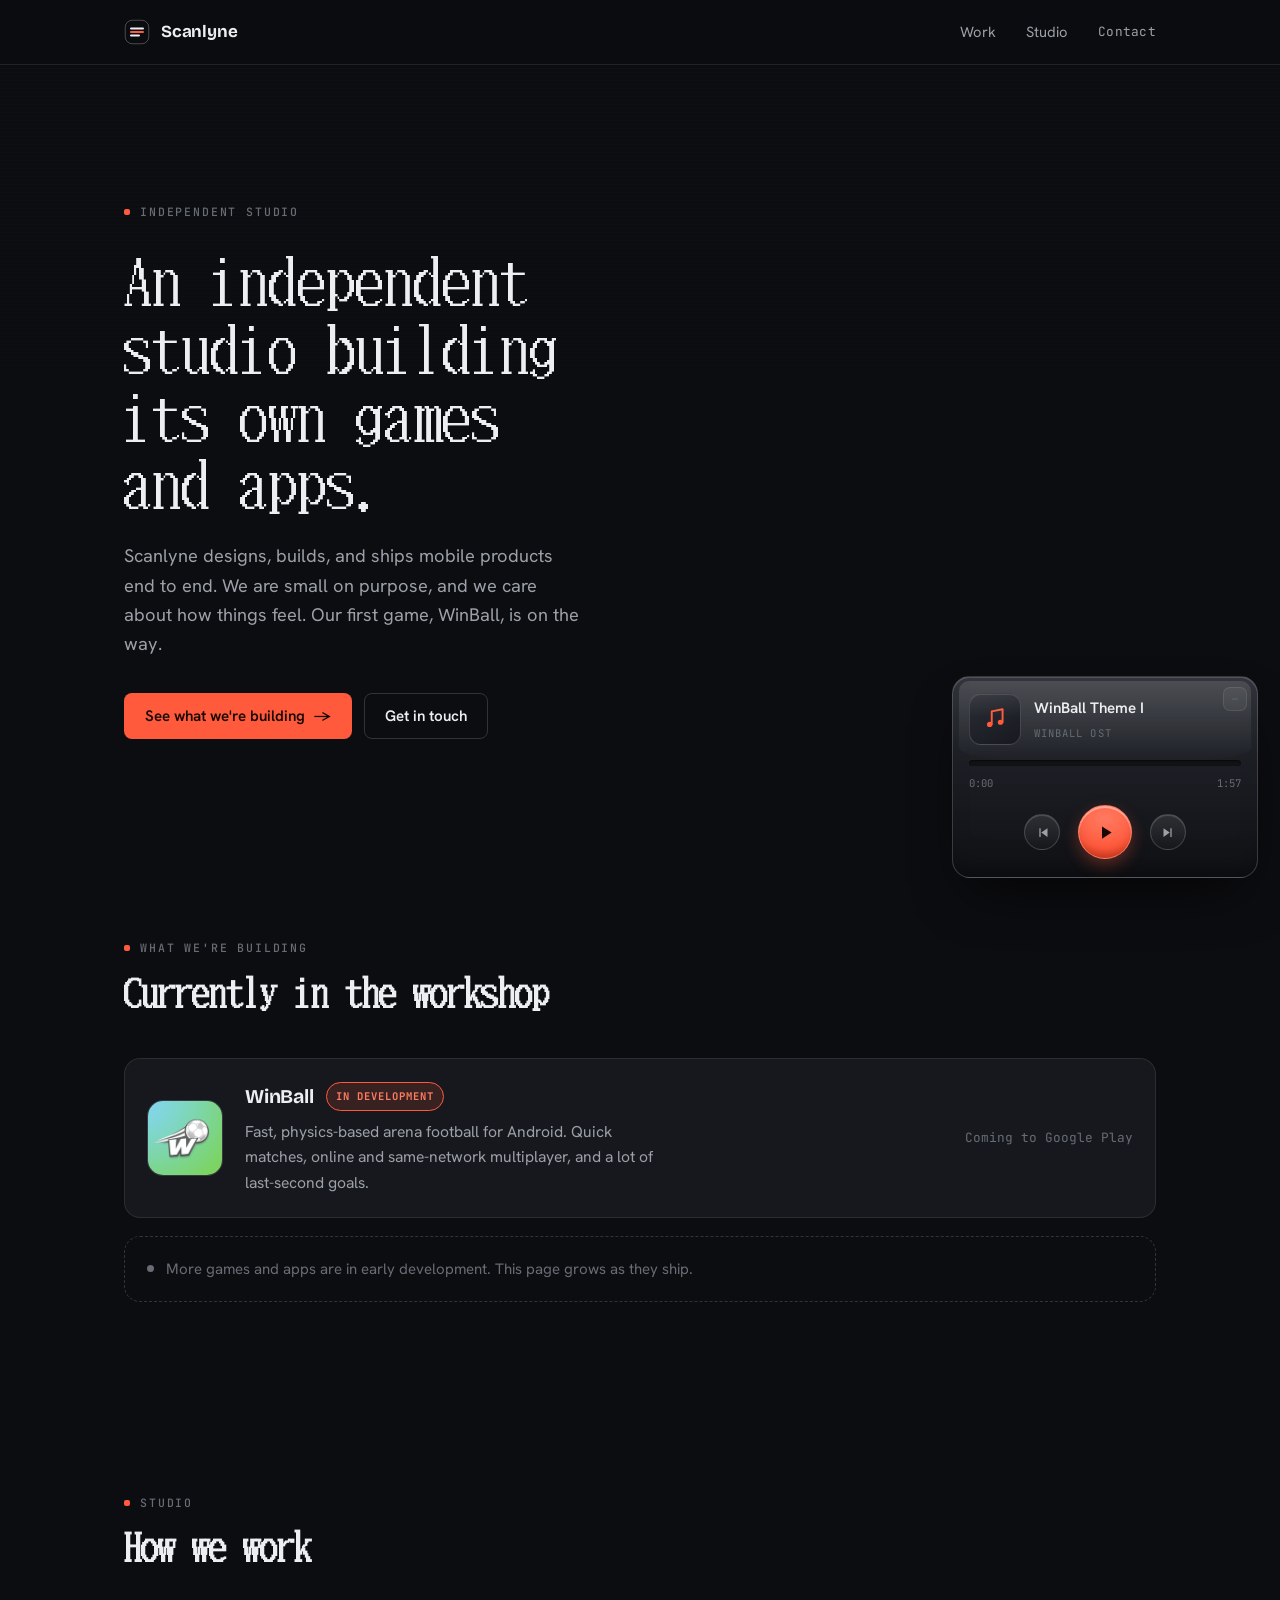
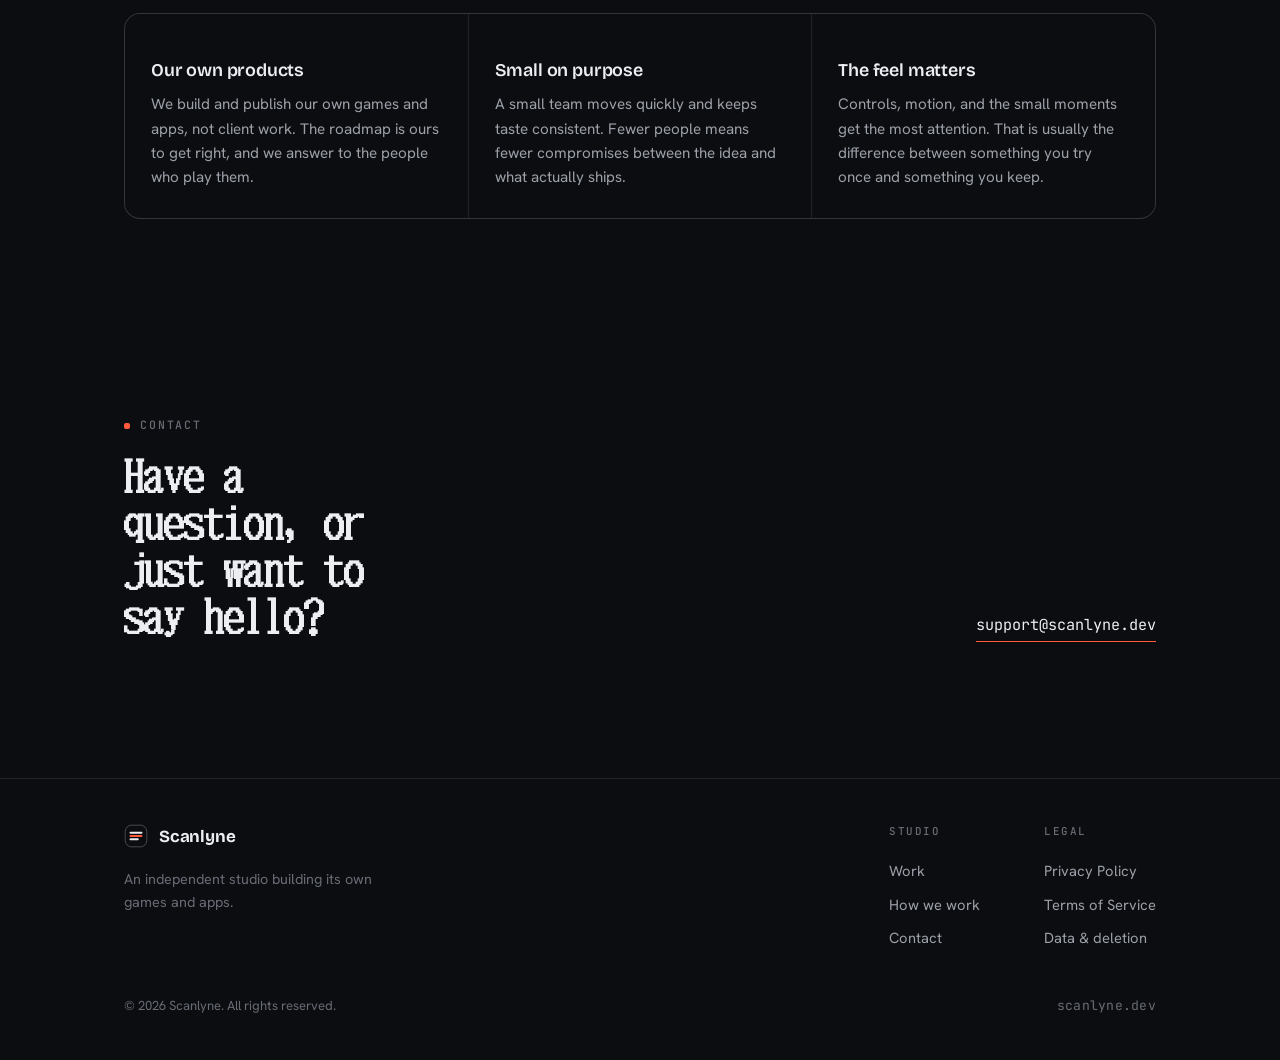
==== commit 1d8b560d: "Load the 3 WinBall OST themes into the floating player (prev/next playlist, auto-advance)" ====
--- a/index.html
+++ b/index.html
@@ -178,8 +178,8 @@
         </svg>
       </div>
       <div class="aero-meta">
-        <div class="aero-title">Untitled track</div>
-        <div class="aero-sub">Scanlyne</div>
+        <div class="aero-title">WinBall Theme I</div>
+        <div class="aero-sub">WinBall OST</div>
       </div>
     </div>
 
@@ -189,19 +189,19 @@
     </div>
 
     <div class="aero-controls">
-      <button type="button" class="aero-btn sm" aria-label="Restart">
+      <button type="button" class="aero-btn sm" aria-label="Previous track">
         <svg viewBox="0 0 24 24" fill="currentColor"><path d="M7 5h2v14H7z M20 5l-10 7 10 7z"/></svg>
       </button>
       <button type="button" class="aero-btn aero-play" aria-label="Play or pause">
         <svg class="i-play" viewBox="0 0 24 24" fill="currentColor"><path d="M8 5v14l11-7z"/></svg>
         <svg class="i-pause" viewBox="0 0 24 24" fill="currentColor"><path d="M7 5h4v14H7z M13 5h4v14h-4z"/></svg>
       </button>
-      <button type="button" class="aero-btn sm" aria-label="Mute">
-        <svg viewBox="0 0 24 24" fill="currentColor"><path d="M4 9v6h4l5 5V4L8 9z"/></svg>
+      <button type="button" class="aero-btn sm" aria-label="Next track">
+        <svg viewBox="0 0 24 24" fill="currentColor"><path d="M15 5h2v14h-2z M4 5l10 7-10 7z"/></svg>
       </button>
     </div>
 
-    <audio preload="metadata" src="/assets/audio/track.mp3"></audio>
+    <audio preload="metadata"></audio>
   </div>
 </div>
 
@@ -209,27 +209,49 @@
 (function () {
   var p = document.querySelector('.aero');
   if (!p) return;
-  var audio     = p.querySelector('audio');
-  var playBtn   = p.querySelector('.aero-play');
-  var restartEl = p.querySelector('[aria-label="Restart"]');
-  var muteEl    = p.querySelector('[aria-label="Mute"]');
-  var fill      = p.querySelector('.aero-fill');
-  var bar       = p.querySelector('.aero-trackbar');
-  var cur       = p.querySelector('.aero-cur');
-  var dur       = p.querySelector('.aero-dur');
+  var audio   = p.querySelector('audio');
+  var playBtn = p.querySelector('.aero-play');
+  var prevEl  = p.querySelector('[aria-label="Previous track"]');
+  var nextEl  = p.querySelector('[aria-label="Next track"]');
+  var fill    = p.querySelector('.aero-fill');
+  var bar     = p.querySelector('.aero-trackbar');
+  var cur     = p.querySelector('.aero-cur');
+  var dur     = p.querySelector('.aero-dur');
+  var titleEl = p.querySelector('.aero-title');
+  var subEl   = p.querySelector('.aero-sub');
+
+  var playlist = [
+    { src: '/assets/audio/winball-1.mp3', title: 'WinBall Theme I',   sub: 'WinBall OST' },
+    { src: '/assets/audio/winball-2.mp3', title: 'WinBall Theme II',  sub: 'WinBall OST' },
+    { src: '/assets/audio/winball-3.mp3', title: 'WinBall Theme III', sub: 'WinBall OST' }
+  ];
+  var idx = 0;
 
   function fmt(t) {
     if (!isFinite(t) || isNaN(t)) return '0:00';
     var m = Math.floor(t / 60), s = Math.floor(t % 60);
     return m + ':' + (s < 10 ? '0' : '') + s;
   }
+  function load(i, autoplay) {
+    idx = (i % playlist.length + playlist.length) % playlist.length;
+    var t = playlist[idx];
+    audio.src = t.src;
+    titleEl.textContent = t.title;
+    subEl.textContent = t.sub;
+    fill.style.width = '0%'; cur.textContent = '0:00'; dur.textContent = '0:00';
+    if (autoplay) audio.play().catch(function () {});
+  }
+
+  load(0, false);
 
   playBtn.addEventListener('click', function () {
     if (audio.paused) { audio.play().catch(function () {}); } else { audio.pause(); }
   });
+  prevEl.addEventListener('click', function () { var w = !audio.paused; load(idx - 1, w); });
+  nextEl.addEventListener('click', function () { var w = !audio.paused; load(idx + 1, w); });
   audio.addEventListener('play',  function () { p.classList.add('playing'); });
   audio.addEventListener('pause', function () { p.classList.remove('playing'); });
-  audio.addEventListener('ended', function () { p.classList.remove('playing'); });
+  audio.addEventListener('ended', function () { load(idx + 1, true); });   // auto-advance
   audio.addEventListener('loadedmetadata', function () { dur.textContent = fmt(audio.duration); });
   audio.addEventListener('timeupdate', function () {
     var pct = audio.duration ? (audio.currentTime / audio.duration * 100) : 0;
@@ -241,11 +263,6 @@
     var r = bar.getBoundingClientRect();
     audio.currentTime = Math.min(1, Math.max(0, (e.clientX - r.left) / r.width)) * audio.duration;
   });
-  restartEl.addEventListener('click', function () { audio.currentTime = 0; });
-  muteEl.addEventListener('click', function () {
-    audio.muted = !audio.muted;
-    muteEl.style.opacity = audio.muted ? '0.5' : '1';
-  });
 
   // Minimize to a bubble / expand back.
   var dock   = document.getElementById('aeroDock');
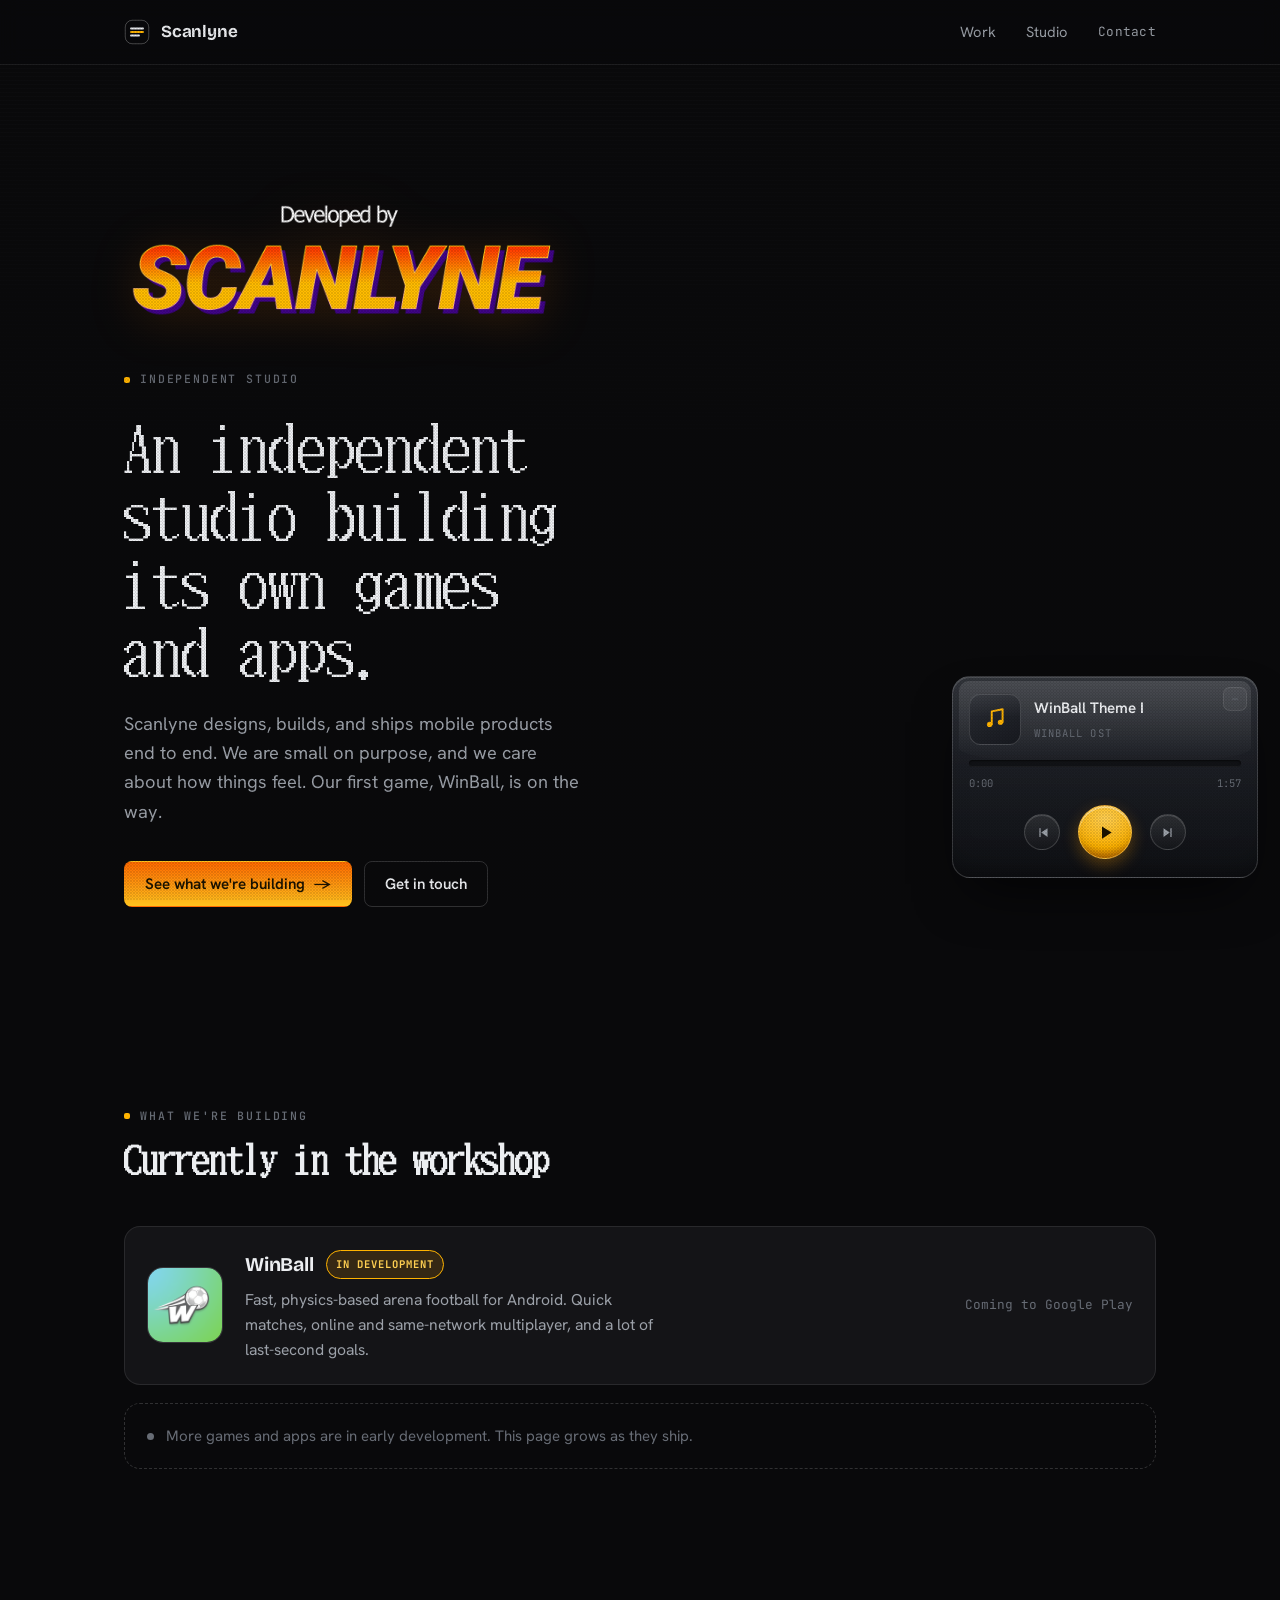
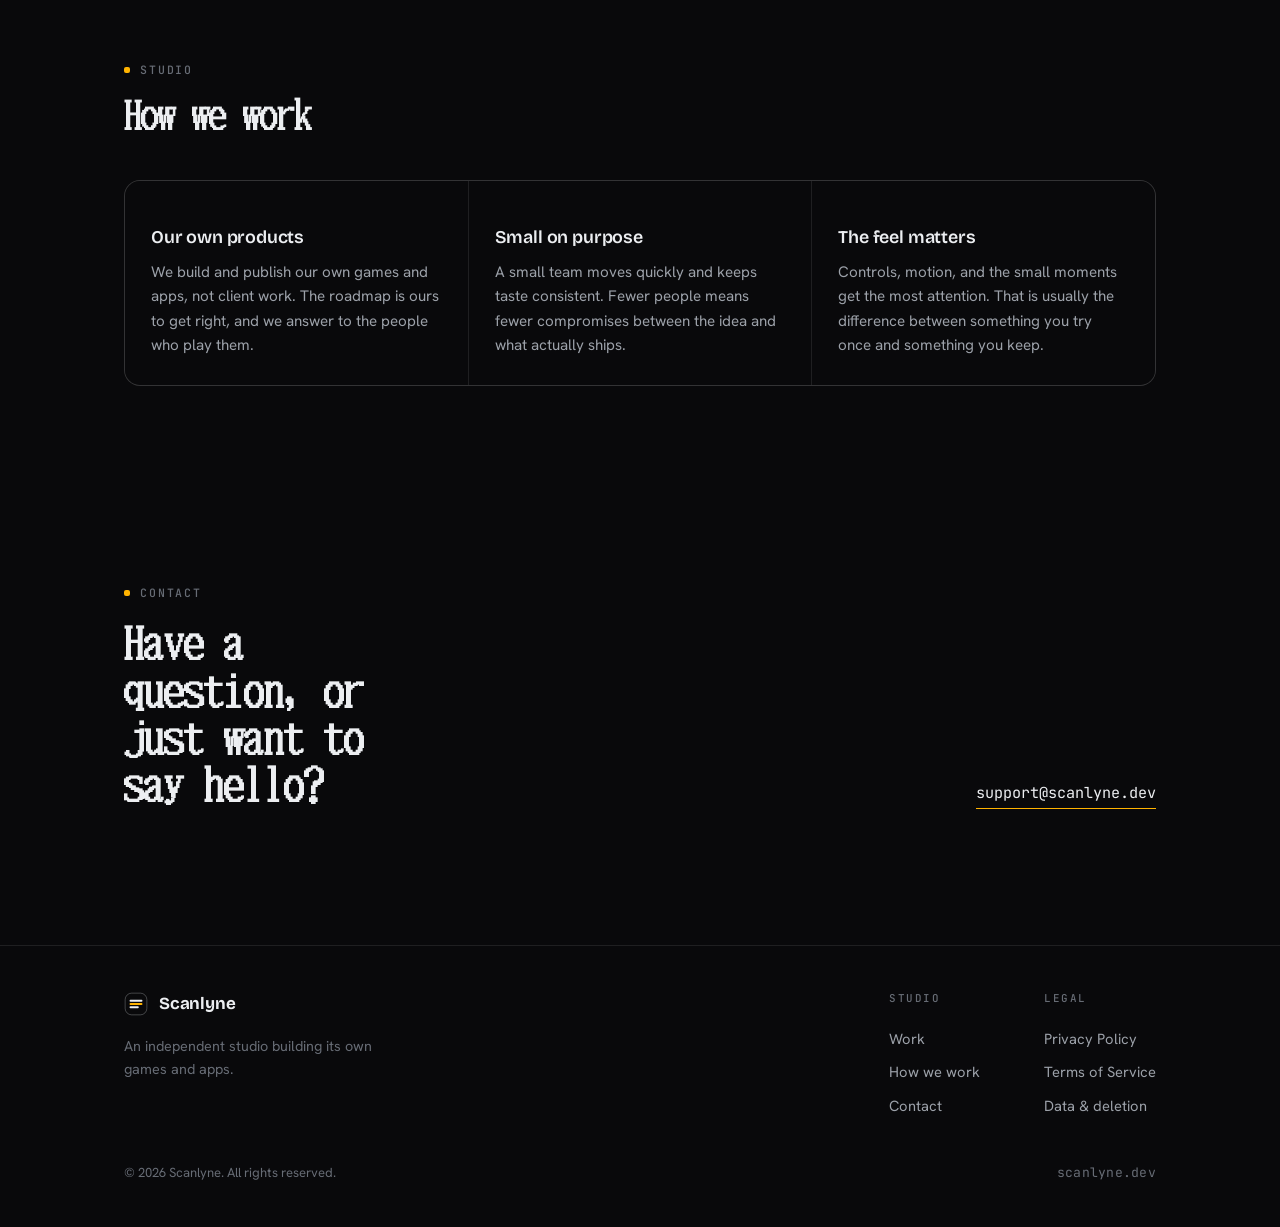
==== commit dac82273: "Rebrand site to WinBall-splash identity: gold-on-black, dither grain, logo - Palette retuned to the " ====
--- a/index.html
+++ b/index.html
@@ -5,12 +5,12 @@
 <meta name="viewport" content="width=device-width, initial-scale=1">
 <title>Scanlyne — Independent games & apps studio</title>
 <meta name="description" content="Scanlyne is an independent studio that designs, builds, and ships its own mobile games and apps. First game: WinBall.">
-<meta name="theme-color" content="#0c0d10">
+<meta name="theme-color" content="#09090b">
 <meta property="og:title" content="Scanlyne">
 <meta property="og:description" content="An independent studio building its own games and apps.">
 <meta property="og:type" content="website">
 <meta property="og:url" content="https://scanlyne.dev">
-<link rel="icon" href="data:image/svg+xml,%3Csvg xmlns='http://www.w3.org/2000/svg' viewBox='0 0 26 26'%3E%3Crect x='1' y='1' width='24' height='24' rx='7' fill='%230c0d10'/%3E%3Cpath d='M7 9.5h12' stroke='%23eceef1' stroke-width='2' stroke-linecap='round'/%3E%3Cpath d='M7 13h12' stroke='%23ff5a3c' stroke-width='2' stroke-linecap='round'/%3E%3Cpath d='M7 16.5h8' stroke='%23eceef1' stroke-width='2' stroke-linecap='round'/%3E%3C/svg%3E">
+<link rel="icon" href="data:image/svg+xml,%3Csvg xmlns='http://www.w3.org/2000/svg' viewBox='0 0 26 26'%3E%3Crect x='1' y='1' width='24' height='24' rx='7' fill='%2309090b'/%3E%3Cpath d='M7 9.5h12' stroke='%23eceef1' stroke-width='2' stroke-linecap='round'/%3E%3Cpath d='M7 13h12' stroke='%23ffb300' stroke-width='2' stroke-linecap='round'/%3E%3Cpath d='M7 16.5h8' stroke='%23eceef1' stroke-width='2' stroke-linecap='round'/%3E%3C/svg%3E">
 <link rel="preconnect" href="https://fonts.googleapis.com">
 <link rel="preconnect" href="https://fonts.gstatic.com" crossorigin>
 <link href="https://fonts.googleapis.com/css2?family=Bricolage+Grotesque:opsz,wght@12..96,500;12..96,600;12..96,700&family=Hanken+Grotesk:wght@400;500;600&family=JetBrains+Mono:wght@500&display=swap" rel="stylesheet">
@@ -24,7 +24,7 @@
       <svg class="mark" width="26" height="26" viewBox="0 0 26 26" fill="none" aria-hidden="true">
         <rect x="1.25" y="1.25" width="23.5" height="23.5" rx="7" stroke="currentColor" stroke-opacity="0.28"/>
         <path d="M7 9.5h12" stroke="currentColor" stroke-width="2" stroke-linecap="round"/>
-        <path d="M7 13h12" stroke="#ff5a3c" stroke-width="2" stroke-linecap="round"/>
+        <path d="M7 13h12" stroke="#ffb300" stroke-width="2" stroke-linecap="round"/>
         <path d="M7 16.5h8" stroke="currentColor" stroke-width="2" stroke-linecap="round"/>
       </svg>
       <span class="name">Scanlyne</span>
@@ -41,7 +41,8 @@
   <!-- Hero -->
   <section class="hero">
     <div class="wrap">
-      <p class="eyebrow reveal" data-d="1">Independent studio</p>
+      <img class="hero-logo reveal" data-d="1" src="/assets/scanlyne-logo.png" alt="Scanlyne" width="1000" height="290">
+      <p class="eyebrow reveal" data-d="2">Independent studio</p>
       <h1 class="display reveal" data-d="2">An independent studio building its own games and apps.</h1>
       <p class="lead reveal" data-d="3">Scanlyne designs, builds, and ships mobile products end to end. We are small on purpose, and we care about how things feel. Our first game, WinBall, is on the way.</p>
       <div class="hero-cta reveal" data-d="4">
@@ -125,7 +126,7 @@
           <svg class="mark" width="24" height="24" viewBox="0 0 26 26" fill="none" aria-hidden="true">
             <rect x="1.25" y="1.25" width="23.5" height="23.5" rx="7" stroke="currentColor" stroke-opacity="0.28"/>
             <path d="M7 9.5h12" stroke="currentColor" stroke-width="2" stroke-linecap="round"/>
-            <path d="M7 13h12" stroke="#ff5a3c" stroke-width="2" stroke-linecap="round"/>
+            <path d="M7 13h12" stroke="#ffb300" stroke-width="2" stroke-linecap="round"/>
             <path d="M7 16.5h8" stroke="currentColor" stroke-width="2" stroke-linecap="round"/>
           </svg>
           <span class="name">Scanlyne</span>
--- a/styles.css
+++ b/styles.css
@@ -6,11 +6,11 @@
 
 /* ---- Tokens ---- */
 :root {
-  /* Surfaces */
-  --bg:          #0c0d10;
-  --bg-elev:     #121317;
-  --surface:     #16181d;
-  --surface-2:   #1b1e24;
+  /* Surfaces — near-black, echoing the WinBall splash's black ground */
+  --bg:          #09090b;
+  --bg-elev:     #101014;
+  --surface:     #141417;
+  --surface-2:   #1a1a1f;
 
   /* Lines */
   --line:        rgba(255,255,255,0.09);
@@ -21,11 +21,13 @@
   --text-2: #9ca1a9;
   --text-3: #676c75;
 
-  /* Accent */
-  --accent:      #ff5a3c;
-  --accent-soft: #ff7a61;
-  --accent-dim:  rgba(255,90,60,0.14);
-  --accent-ink:  #180703;
+  /* Accent — the Scanlyne logo's own orange → gold */
+  --accent:        #ffb300;
+  --accent-soft:   #ffcf52;
+  --accent-orange: #ff6a00;
+  --accent-dim:    rgba(255,160,0,0.14);
+  --accent-ink:    #1a1200;
+  --accent-grad:   linear-gradient(180deg, #ff6a00 0%, #ffc21e 100%);
 
   /* Type */
   --font-display: "Bricolage Grotesque", "Segoe UI", system-ui, sans-serif;
@@ -79,6 +81,21 @@
 h1, h2, h3, h4, p { margin: 0; }
 ::selection { background: var(--accent); color: var(--accent-ink); }
 
+/* ---- Global ordered-dither grain ----
+   A fixed, non-interactive Bayer-dither tile laid over the whole page — the same
+   retro dithering the WinBall app splash uses, echoed site-wide. Pixel-crisp,
+   multiplies onto the content so it reads as fine grain rather than a wash. */
+body::after {
+  content: "";
+  position: fixed; inset: 0;
+  z-index: 9998; pointer-events: none;
+  background: url("/assets/dither.png") repeat;
+  background-size: 3px 3px;
+  image-rendering: pixelated;
+  mix-blend-mode: multiply;
+}
+@media print { body::after { display: none; } }
+
 /* ---- Focus ---- */
 a:focus-visible, button:focus-visible {
   outline: 2px solid var(--accent);
@@ -162,8 +179,8 @@
   transition: transform 0.16s ease, background 0.18s ease, border-color 0.18s ease, color 0.18s ease;
 }
 .btn:active { transform: translateY(1px); }
-.btn-primary { background: var(--accent); color: var(--accent-ink); }
-.btn-primary:hover { background: var(--accent-soft); }
+.btn-primary { background: var(--accent-grad); color: var(--accent-ink); }
+.btn-primary:hover { filter: brightness(1.06); }
 .btn-ghost { background: transparent; color: var(--text); border-color: var(--line-strong); }
 .btn-ghost:hover { border-color: var(--text-3); background: var(--surface); }
 .btn .arrow { transition: transform 0.18s ease; }
@@ -173,6 +190,12 @@
    Hero
    ============================================================ */
 .hero { padding-top: clamp(72px, 12vw, 132px); padding-bottom: clamp(56px, 9vw, 104px); }
+/* The Scanlyne wordmark (static final splash frame) as the hero centrepiece. */
+.hero-logo {
+  width: min(440px, 74%); height: auto;
+  margin-bottom: clamp(26px, 4vw, 40px);
+  filter: drop-shadow(0 6px 24px rgba(255,120,0,0.18));
+}
 .hero .display {
   font-size: clamp(2.3rem, 5.2vw, 3.6rem);
   max-width: 16ch; margin-top: 26px;
@@ -393,7 +416,7 @@
 .aero-fill {
   position: absolute; left: 0; top: 0; bottom: 0; width: 0%; border-radius: 999px;
   background: linear-gradient(180deg, var(--accent-soft), var(--accent));
-  box-shadow: inset 0 1px 0 rgba(255,255,255,0.35), 0 0 10px rgba(255,90,60,0.5);
+  box-shadow: inset 0 1px 0 rgba(255,255,255,0.35), 0 0 10px rgba(255,160,0,0.5);
 }
 .aero-times { display: flex; justify-content: space-between; margin-top: 8px; font-family: var(--font-mono); font-size: 0.66rem; color: var(--text-3); }
 
@@ -410,9 +433,9 @@
 .aero-btn.sm { width: 36px; height: 36px; }
 .aero-btn.sm svg { width: 15px; height: 15px; }
 .aero-play {
-  width: 54px; height: 54px; color: var(--accent-ink); border: 1px solid rgba(255,150,130,0.55);
-  background: radial-gradient(120% 90% at 50% 24%, var(--accent-soft), var(--accent) 62%, #d8391f);
-  box-shadow: inset 0 2px 0 rgba(255,255,255,0.4), inset 0 -8px 12px -7px rgba(120,20,0,0.5), 0 6px 16px rgba(255,90,60,0.32);
+  width: 54px; height: 54px; color: var(--accent-ink); border: 1px solid rgba(255,200,90,0.55);
+  background: radial-gradient(120% 90% at 50% 24%, var(--accent-soft), var(--accent) 62%, #b35a00);
+  box-shadow: inset 0 2px 0 rgba(255,255,255,0.4), inset 0 -8px 12px -7px rgba(90,45,0,0.5), 0 6px 16px rgba(255,160,0,0.32);
 }
 .aero-play:hover { filter: brightness(1.05); color: var(--accent-ink); }
 .aero-play svg { width: 21px; height: 21px; }
@@ -427,9 +450,9 @@
   display: none; margin-left: auto;
   width: 58px; height: 58px; border-radius: 50%; cursor: pointer;
   align-items: center; justify-content: center;
-  color: var(--accent-ink); border: 1px solid rgba(255,150,130,0.55);
-  background: radial-gradient(120% 90% at 50% 24%, var(--accent-soft), var(--accent) 62%, #d8391f);
-  box-shadow: inset 0 2px 0 rgba(255,255,255,0.4), 0 12px 26px -6px rgba(255,90,60,0.5), 0 6px 16px rgba(0,0,0,0.5);
+  color: var(--accent-ink); border: 1px solid rgba(255,200,90,0.55);
+  background: radial-gradient(120% 90% at 50% 24%, var(--accent-soft), var(--accent) 62%, #b35a00);
+  box-shadow: inset 0 2px 0 rgba(255,255,255,0.4), 0 12px 26px -6px rgba(255,160,0,0.5), 0 6px 16px rgba(0,0,0,0.5);
   transition: transform 0.14s ease, filter 0.14s ease;
 }
 .aero-bubble:hover { filter: brightness(1.06); transform: translateY(-1px); }
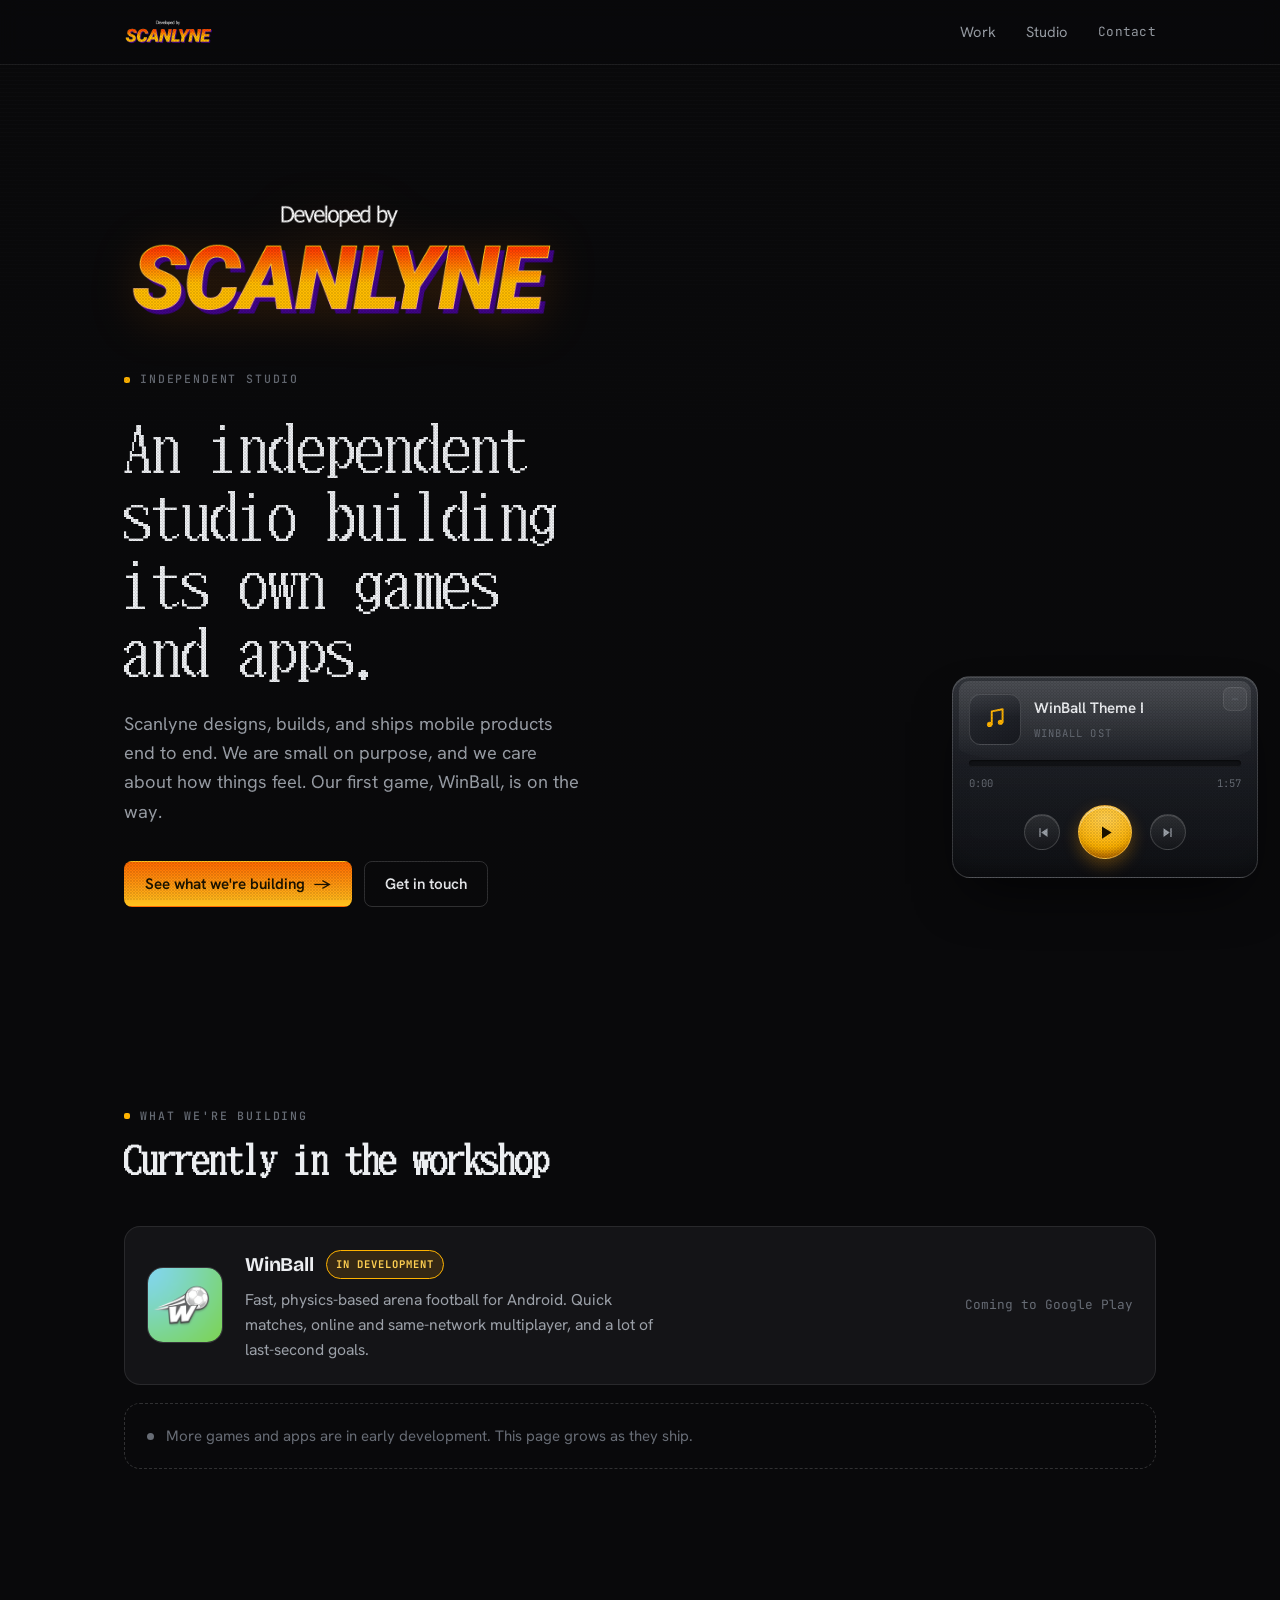
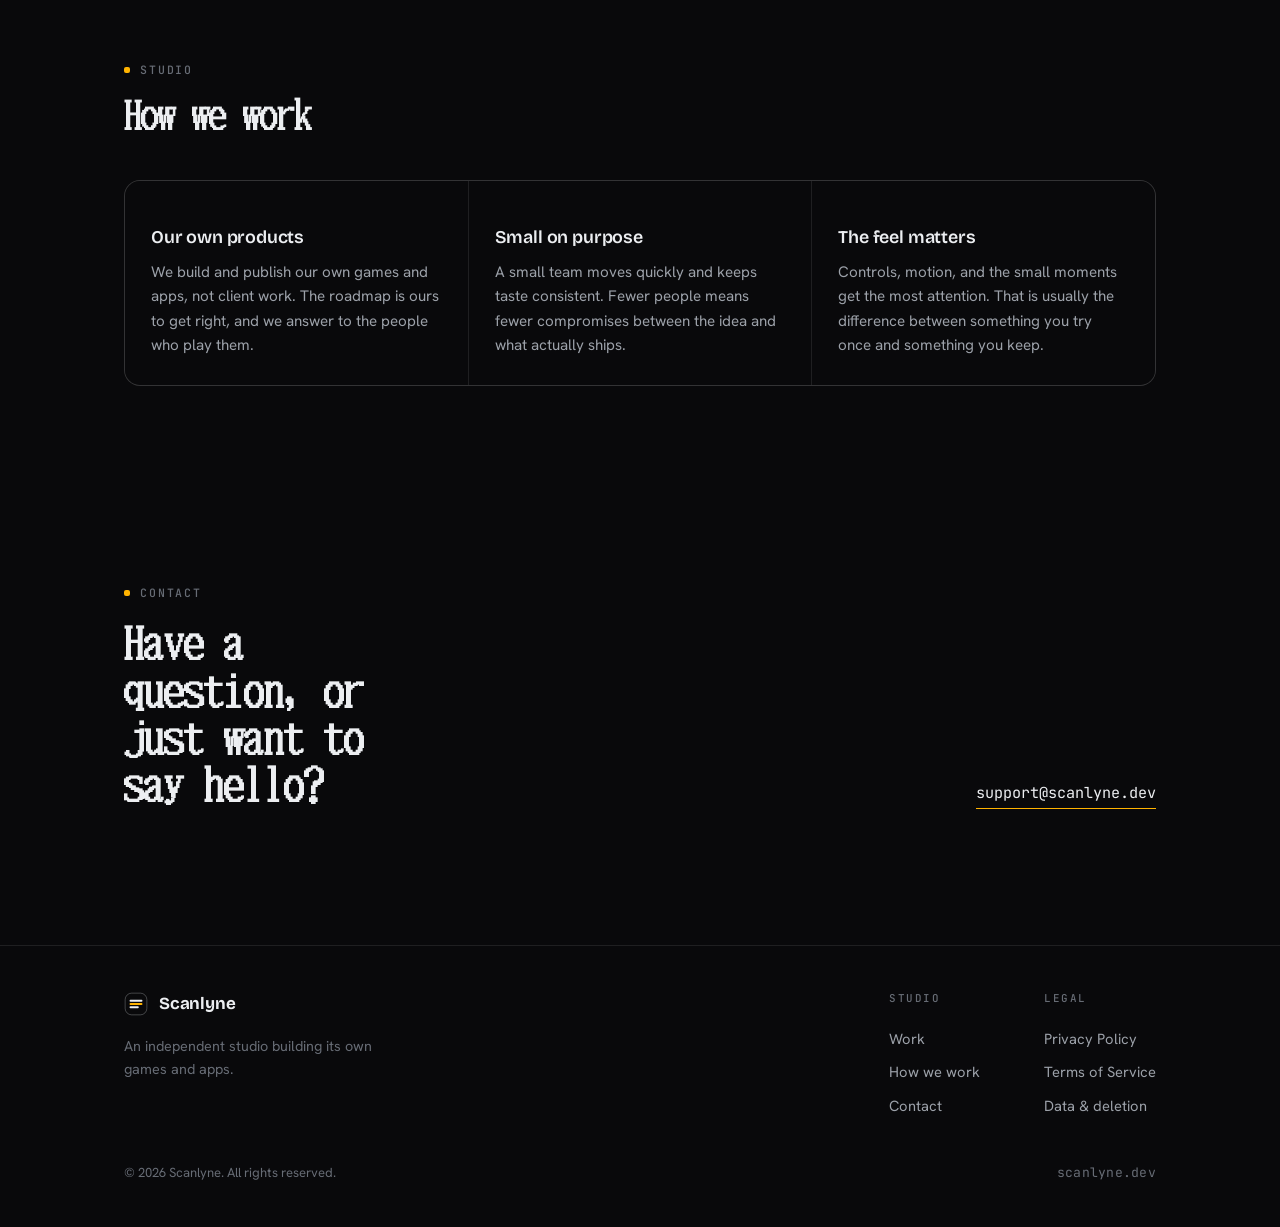
==== commit 9ad24685: "Use the cropped SCANLYNE logo as the header wordmark (all pages) Replaces the SVG scanline mark + Sc" ====
--- a/index.html
+++ b/index.html
@@ -21,13 +21,7 @@
 <header class="site-header">
   <div class="wrap">
     <a class="brand" href="/" aria-label="Scanlyne home">
-      <svg class="mark" width="26" height="26" viewBox="0 0 26 26" fill="none" aria-hidden="true">
-        <rect x="1.25" y="1.25" width="23.5" height="23.5" rx="7" stroke="currentColor" stroke-opacity="0.28"/>
-        <path d="M7 9.5h12" stroke="currentColor" stroke-width="2" stroke-linecap="round"/>
-        <path d="M7 13h12" stroke="#ffb300" stroke-width="2" stroke-linecap="round"/>
-        <path d="M7 16.5h8" stroke="currentColor" stroke-width="2" stroke-linecap="round"/>
-      </svg>
-      <span class="name">Scanlyne</span>
+      <img class="brand-logo" src="/assets/scanlyne-logo.png" alt="Scanlyne" width="1000" height="290">
     </a>
     <nav class="nav" aria-label="Primary">
       <a href="#work">Work</a>
--- a/styles.css
+++ b/styles.css
@@ -156,6 +156,9 @@
   font-family: var(--font-display);
   font-weight: 700; font-size: 1.06rem; letter-spacing: -0.01em;
 }
+/* The header wordmark is the cropped SCANLYNE logo (from the app splash's final
+   frame) rather than text, so the top matches the game's own identity. */
+.brand-logo { height: 26px; width: auto; display: block; }
 .nav { display: flex; align-items: center; gap: 30px; }
 .nav a {
   font-size: 0.92rem; color: var(--text-2);
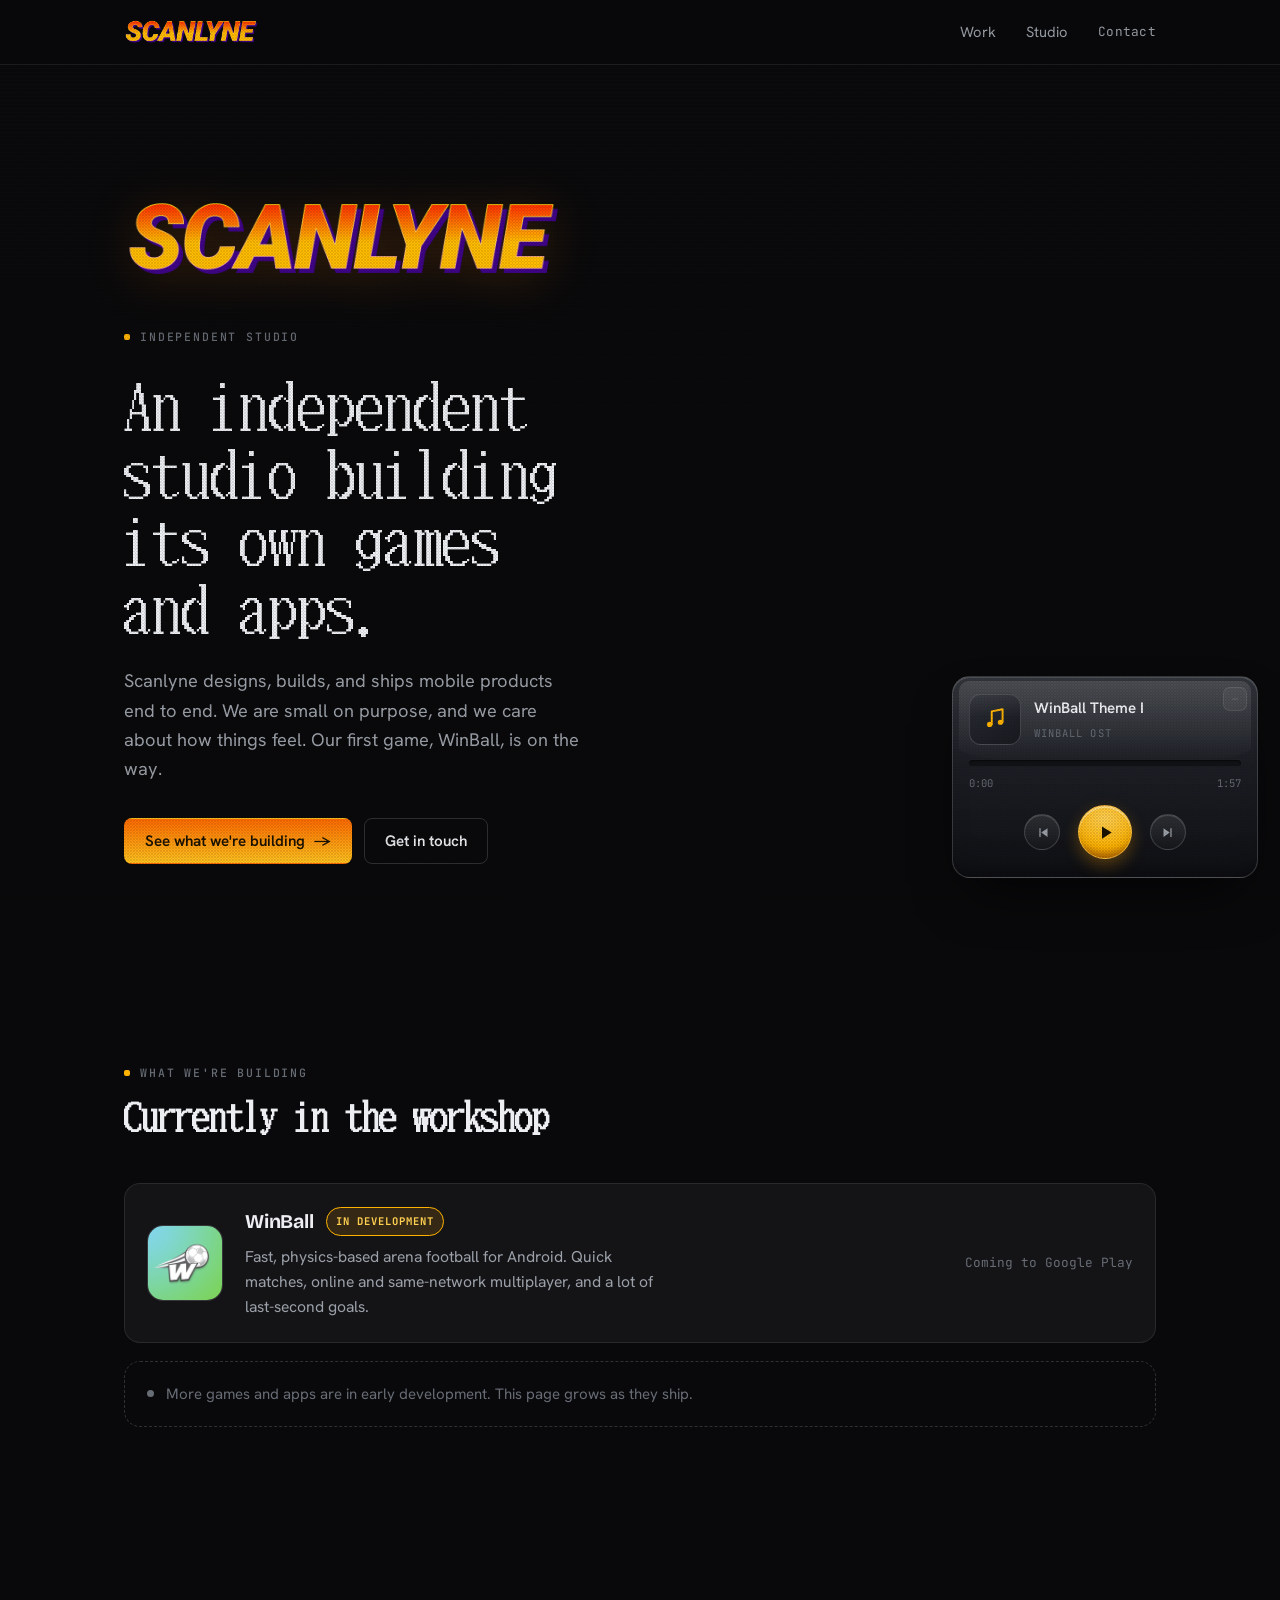
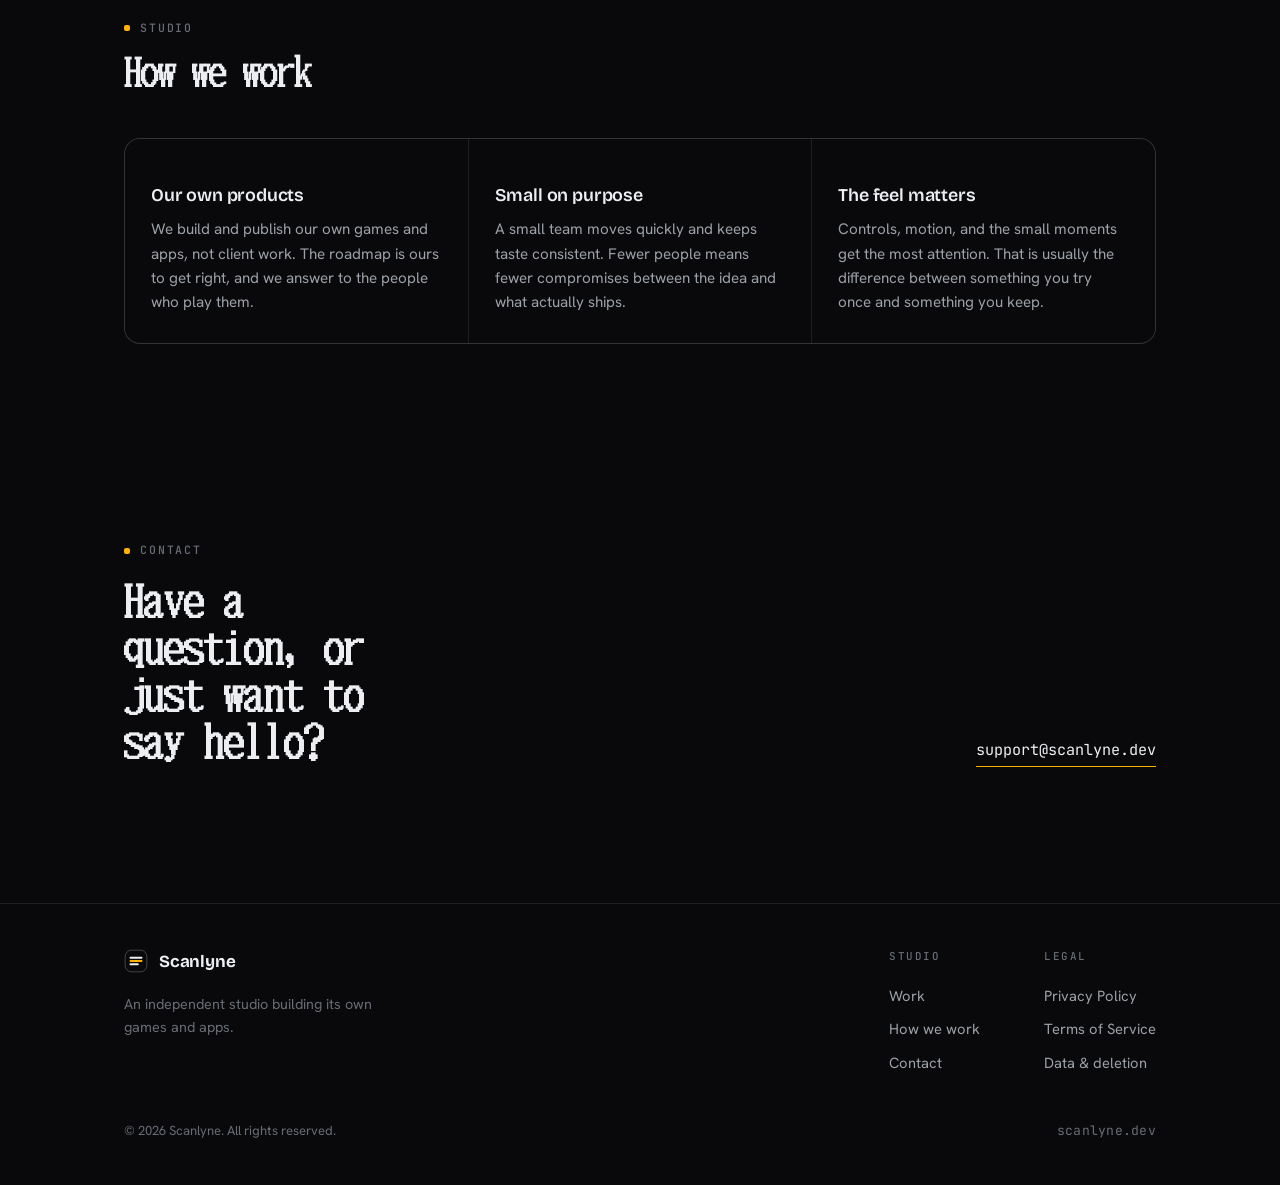
==== commit e7b9ed88: "Re-crop header/hero logo to the SCANLYNE wordmark only, dropping the small developed-by line above i" ====
--- a/index.html
+++ b/index.html
@@ -21,7 +21,7 @@
 <header class="site-header">
   <div class="wrap">
     <a class="brand" href="/" aria-label="Scanlyne home">
-      <img class="brand-logo" src="/assets/scanlyne-logo.png" alt="Scanlyne" width="1000" height="290">
+      <img class="brand-logo" src="/assets/scanlyne-logo.png" alt="Scanlyne" width="984" height="190">
     </a>
     <nav class="nav" aria-label="Primary">
       <a href="#work">Work</a>
@@ -35,7 +35,7 @@
   <!-- Hero -->
   <section class="hero">
     <div class="wrap">
-      <img class="hero-logo reveal" data-d="1" src="/assets/scanlyne-logo.png" alt="Scanlyne" width="1000" height="290">
+      <img class="hero-logo reveal" data-d="1" src="/assets/scanlyne-logo.png" alt="Scanlyne" width="984" height="190">
       <p class="eyebrow reveal" data-d="2">Independent studio</p>
       <h1 class="display reveal" data-d="2">An independent studio building its own games and apps.</h1>
       <p class="lead reveal" data-d="3">Scanlyne designs, builds, and ships mobile products end to end. We are small on purpose, and we care about how things feel. Our first game, WinBall, is on the way.</p>
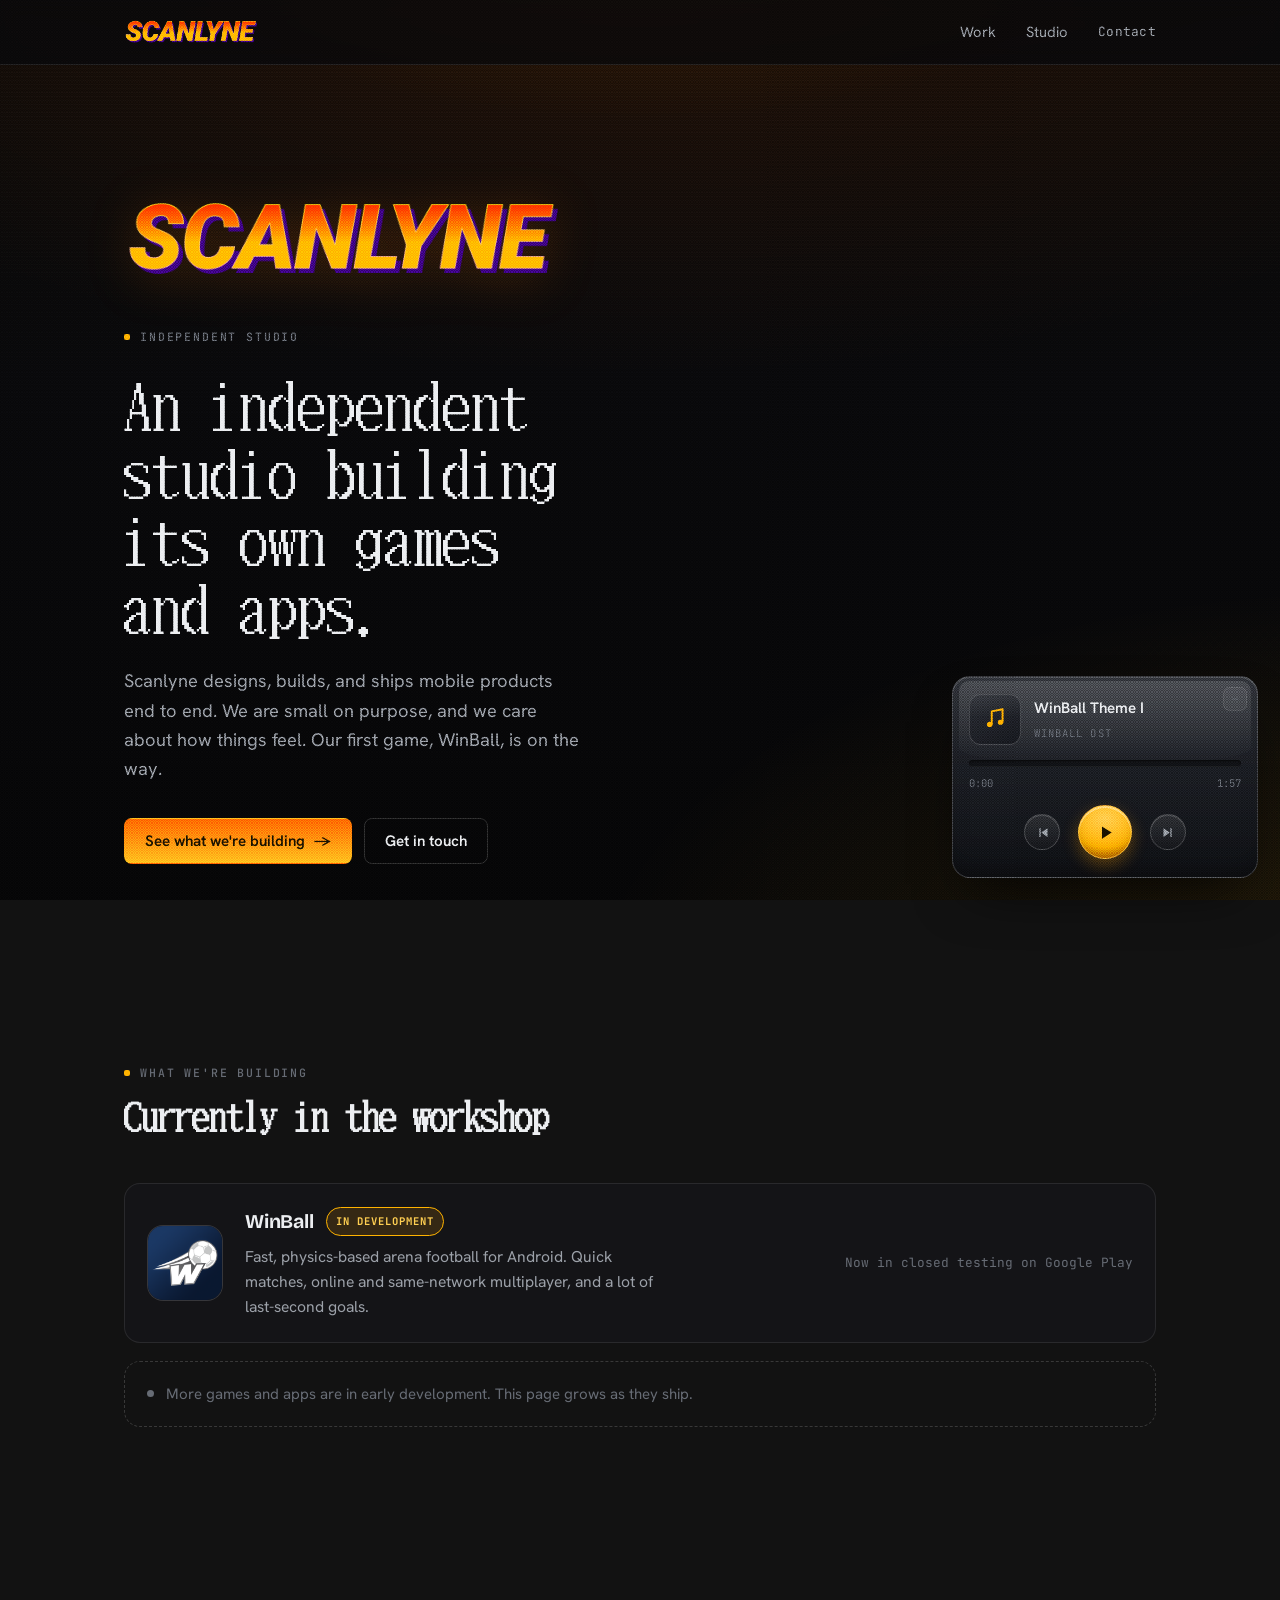
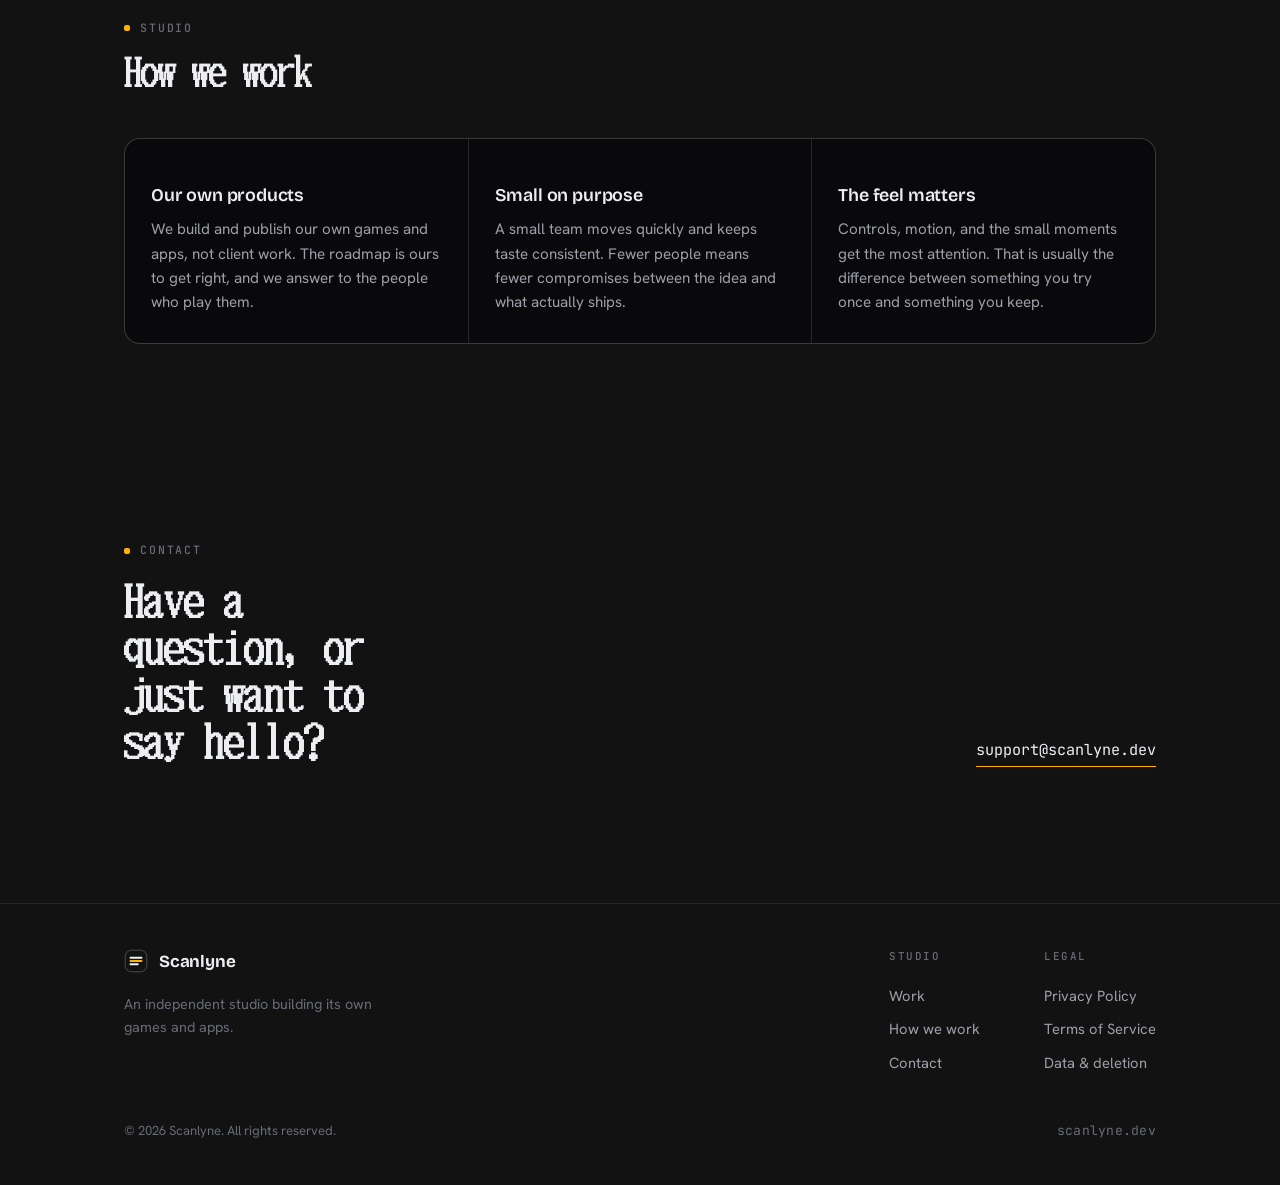
==== commit 206f6dd6: "Update WinBall status to closed testing" ====
--- a/index.html
+++ b/index.html
@@ -61,7 +61,7 @@
             <div class="pname">WinBall <span class="chip">In development</span></div>
             <p class="pdesc">Fast, physics-based arena football for Android. Quick matches, online and same-network multiplayer, and a lot of last-second goals.</p>
           </div>
-          <span class="plink">Coming to Google Play</span>
+          <span class="plink">Now in closed testing on Google Play</span>
         </article>
       </div>
 
--- a/styles.css
+++ b/styles.css
@@ -67,7 +67,13 @@
 @media (prefers-reduced-motion: reduce) { html { scroll-behavior: auto; } }
 body {
   margin: 0;
-  background: var(--bg);
+  /* Warm accent gradient background — an orange ember glow up top and a gold
+     glow lower-right, on near-black, matching the SCANLYNE logo's colours.
+     Fixed so it stays put while the page scrolls. */
+  background:
+    radial-gradient(140% 95% at 50% -15%, rgba(255,120,0,0.22), rgba(255,90,0,0.06) 30%, transparent 60%) fixed,
+    radial-gradient(120% 90% at 108% 112%, rgba(255,180,20,0.13), transparent 52%) fixed,
+    linear-gradient(180deg, #0c0a07 0%, #09090b 42%, #060607 100%) fixed;
   color: var(--text);
   font-family: var(--font-body);
   font-size: 16px;
@@ -83,16 +89,19 @@
 
 /* ---- Global ordered-dither grain ----
    A fixed, non-interactive Bayer-dither tile laid over the whole page — the same
-   retro dithering the WinBall app splash uses, echoed site-wide. Pixel-crisp,
-   multiplies onto the content so it reads as fine grain rather than a wash. */
+   retro dithering the WinBall app splash uses, echoed site-wide. A black+white
+   ordered tile blended with `overlay`, so it lightens and darkens the pixels
+   beneath — the dither follows the content instead of sitting on top as flat
+   grain. Fine grain, low intensity, pixel-crisp. */
 body::after {
   content: "";
   position: fixed; inset: 0;
   z-index: 9998; pointer-events: none;
-  background: url("/assets/dither.png") repeat;
-  background-size: 3px 3px;
+  background: url("/assets/dither.png?v=3") repeat;
+  background-size: 5px 5px;
   image-rendering: pixelated;
-  mix-blend-mode: multiply;
+  mix-blend-mode: overlay;
+  opacity: 0.7;
 }
 @media print { body::after { display: none; } }
 
